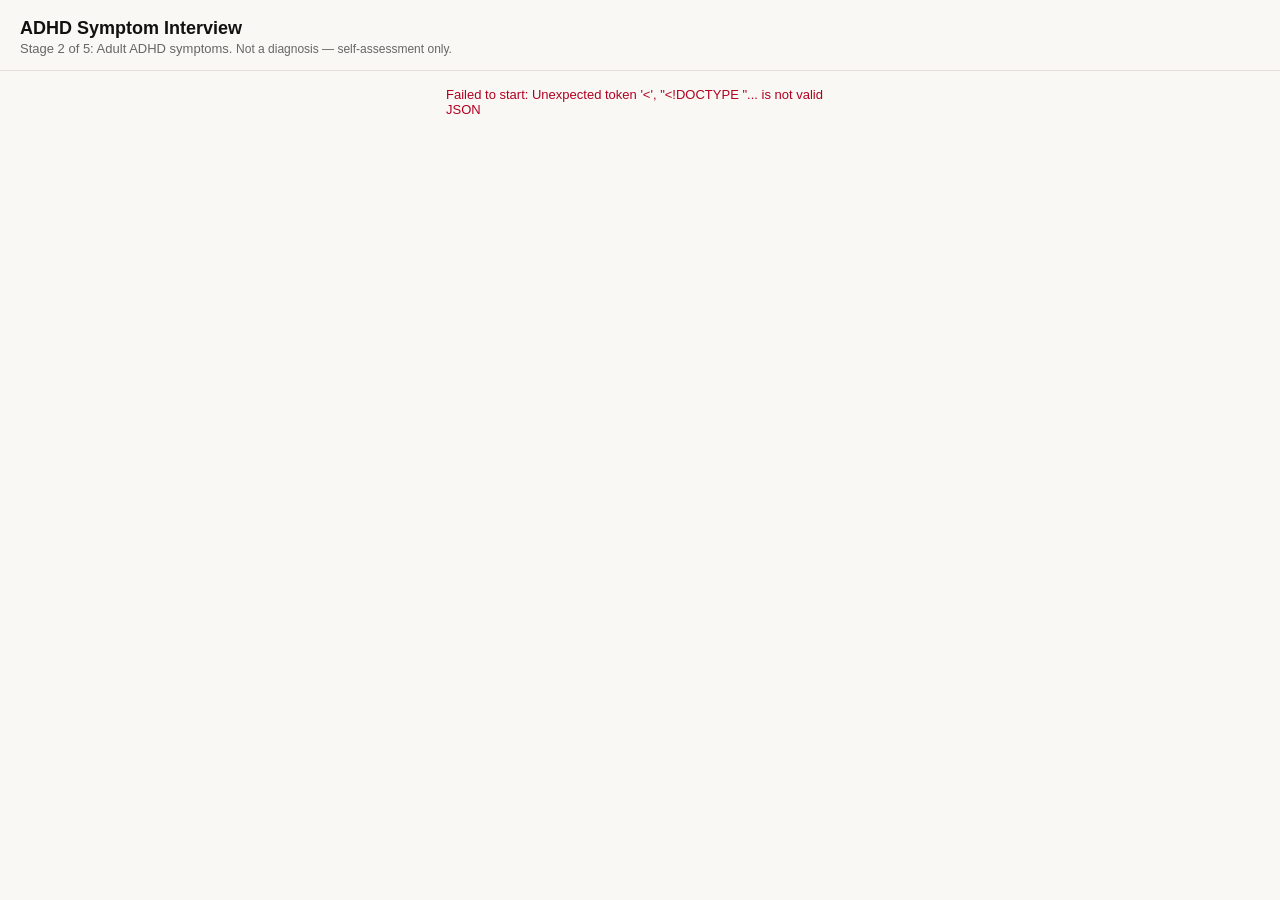
==== stage2.html @ 28bfaaa0 "M6 complete: differential/age/contradiction protocol fixes, unified stage flow, transition responses" ====
<!DOCTYPE html>
<html lang="en">
<head>
<meta charset="UTF-8">
<meta name="viewport" content="width=device-width, initial-scale=1.0">
<title>ADHD Assessment — Symptom Interview</title>
<style>
  :root { --bg:#faf8f5; --ink:#111; --muted:#666; --line:#e3e0db; --accent:#000; }
  * { box-sizing: border-box; }
  body { margin:0; font-family:-apple-system, BlinkMacSystemFont, "Segoe UI", Roboto, sans-serif; background:var(--bg); color:var(--ink); }
  header { padding:18px 20px 14px; border-bottom:1px solid var(--line); position:sticky; top:0; background:var(--bg); z-index:2; }
  header h1 { margin:0; font-size:18px; font-weight:600; }
  header .sub { color:var(--muted); font-size:13px; margin-top:2px; }
  main { max-width:420px; margin:0 auto; padding:16px; }
  .qs { font-size:14px; line-height:1.45; white-space:pre-wrap; margin:0 0 8px; }
  .badge { display:inline-block; font-size:12px; background:#f0f0f0; color:#444; border:1px solid var(--line); border-radius:10px; padding:4px 10px; margin-left:6px; vertical-align:middle; }
  .msg { margin:14px 0; padding:12px 14px; border:1px solid var(--line); border-radius:14px; background:#fff; }
  .msg.ai { border-color:var(--line); }
  .msg.user { background:#f6f6f6; }
  .row { display:flex; gap:8px; align-items:flex-end; }
  textarea { flex:1; min-height:44px; max-height:120px; width:100%; padding:10px 12px; border:1px solid var(--line); border-radius:12px; background:#fff; font:inherit; resize:vertical; }
  button { background:var(--accent); color:#fff; border:none; border-radius:12px; padding:12px 16px; font-weight:600; cursor:pointer; }
  button:disabled { opacity:.45; cursor:not-allowed; }
  .progress { height:4px; background:#e9e6e1; border-radius:4px; margin:10px 0; overflow:hidden; }
  .bar { height:100%; background:var(--accent); width:var(--w,0%); }
  .report { padding:0; }
  .report .section { margin:18px 0; }
  .report h2 { font-size:16px; margin:0 0 6px; }
  .pill { font-size:12px; display:inline-block; padding:2px 8px; border-radius:8px; background:#f0f0f0; margin-right:4px; }
  table { width:100%; border-collapse:collapse; font-size:13px; }
  th,td { text-align:left; padding:4px 6px; border-bottom:1px solid var(--line); vertical-top; }
  .err { color:#b00020; font-size:13px; }
  .quiet { color:var(--muted); font-size:12px; }
  @media (max-width:460px) { main { padding:12px; } }
</style>
</head>
<body>
<header>
  <h1>ADHD Symptom Interview</h1>
  <div class="sub">Stage 2 of 5: Adult ADHD symptoms. <span class="quiet">Not a diagnosis — self-assessment only.</span></div>
</header>
<main id="root"><div class="quiet">Loading…</div></main>

<script>
const API = '';
let STATE = { id: null, messages: [] };

function esc(s){ return String(s||'').replace(/[&<>"']/g, c=>({'&':'&amp;','<':'&lt;','>':'&gt;','"':'&quot;',"'":'&#39;'}[c])); }
function byId(id){ return document.getElementById(id); }

function renderMessages(){
  const root = byId('root');
  let out = '';
  const pct = STATE.total ? Math.round((STATE.done||0)/STATE.total*100) : 0;
  out += `<div class="progress"><div class="bar" style="--w:${pct}%"></div></div>`;
  for (const m of STATE.messages){
    const cls = m.role==='user' ? 'user' : 'ai';
    const badge = m.cid ? `<span class="badge">${m.cid}</span>` : '';
    out += `<div class="msg ${cls}"><div class="qs">${badge} ${esc(m.text)}</div></div>`;
  }
  root.innerHTML = out;
  root.scrollTop = root.scrollHeight;
}

function renderReport(report){
  const root = byId('root');
  let out = '<div class="report">';
  const tier = (report.tier||'').toUpperCase();
  out += `<div class="section"><h2>Assessment Summary</h2><div style="font-size:15px;line-height:1.5">${esc(report.recommendation||'')}<br><br><b>Tier: ${esc(tier)}</b></div></div>`;
  if (report.summary) out += `<div class="section"><h2>Summary</h2><div class="quiet">${esc(report.summary)}</div></div>`;
  if (report.differential_note) out += `<div class="section"><h2>Differential Note</h2><div class="quiet">${esc(report.differential_note)}</div></div>`;
  if (report.contradiction_note) out += `<div class="section"><h2>Contradiction Note</h2><div class="quiet">${esc(report.contradiction_note)}</div></div>`;
  out += `<div class="section"><h2>Adult Symptom Pattern</h2><div class="quiet">Pattern: ${esc(report.adult_symptoms?.pattern||'n/a')} · Inattentive supported: ${report.adult_symptoms?.inattentive_supported||0} · Hyperactive supported: ${report.adult_symptoms?.hyperactive_supported||0} (threshold ≥${report.adult_symptoms?.threshold||5})</div></div>`;
  out += `<div class="section"><h2>DSM-5 Criterion Evidence</h2>`;
  const d = report.dsm5_criteria||{};
  out += `<table><tr><th>Criterion</th><th>Evidence</th></tr>`;
  for (const k of ['A_symptom_count','B_duration','C_onset','D_settings','E_impairment','F_not_better_explained']){
    out += `<tr><td>${esc(k)}</td><td>${esc(d[k]||'not_supported')}</td></tr>`;
  }
  out += `</table></div>`;
  out += `<div class="section"><h2>Per-Symptom Evidence</h2>
    <table><tr><th>Criterion</th><th>Status</th><th>Confidence</th><th>Evidence</th></tr>`;
  for (const c of report.per_criterion||[]){
    const ev = c.example ? esc(c.example) : (Array.isArray(c.evidence)&&c.evidence.length?esc(c.evidence.join(' — ')):'<span class="quiet">no concrete example</span>');
    out += `<tr><td><div style="max-width:160px">${esc(c.criterion)}</div></td><td>${esc(c.status)}</td><td>${esc(c.confidence)}</td><td><div style="max-width:200px">${ev}</div></td></tr>`;
  }
  out += `</table></div>`;
  if (report.contradictions?.list?.length){
    out += `<div class="section"><h2>Contradictory Evidence</h2><ul>${report.contradictions.list.map(x=>`<li>${esc(x)}</li>`).join('')}</ul></div>`;
  }
  if (report.differentials?.list?.length){
    out += `<div class="section"><h2>Differential Considerations</h2><ul>${report.differentials.list.map(x=>`<li>${esc(x)}</li>`).join('')}</ul></div>`;
  }
  if (report.stage2_only){
    out += `<div class="section"><h2>Not Yet Complete</h2><div class="quiet">${esc(report.stage2_only)}</div></div>`;
  }
  out += `<div class="section"><div class="quiet" style="font-size:12px">${esc(report.disclaimer||'')}</div></div>`;
  out += `</div>`;
  root.innerHTML = out;
}

async function api(path, opts={}){
  const r = await fetch(path, { headers:{'Content-Type':'application/json'}, ...opts });
  return r.json();
}

async function start(){
  let id = localStorage.getItem('adhd_stage2_session');
  let init;
  if (id){
    try { init = await api(`/api/state/${id}`); } catch(e){ id=null; }
  }
  if (!id){
    const res = await api('/api/session', { method:'POST' });
    id = res.id; localStorage.setItem('adhd_stage2_session', id);
    STATE.total = res.first ? 18 : 18;
    return handleStart(res);
  }
  // resume: re-fetch? keep simple — create fresh if no question. Here just create fresh.
  const res = await api('/api/session', { method:'POST' });
  id = res.id; localStorage.setItem('adhd_stage2_session', id);
  return handleStart(res);
}

function handleStart(res){
  STATE.id = res.id; STATE.total = 18; STATE.done = 0;
  STATE.messages = [{ role:'ai', text:res.question, cid:res.criterionId }];
  renderMessages();
  byId('root').insertAdjacentHTML('beforeend', renderInput());
}

function renderInput(){
  return `<div id="inputbar" class="row"><textarea id="ta" placeholder="Your answer..." autocomplete="off"></textarea><button id="send" disabled>Send</button></div>`;
}

function attachInput(){
  const ta = byId('ta'); const btn = byId('send');
  ta.addEventListener('input', ()=>{ btn.disabled = !ta.value.trim(); });
  ta.addEventListener('keydown', e=>{ if(e.key==='Enter'&&!e.shiftKey){ e.preventDefault(); if(!btn.disabled) submit(); } });
  btn.addEventListener('click', submit);
}

async function submit(){
  const ta = byId('ta'); const btn = byId('send');
  const answer = ta.value.trim(); if(!answer) return;
  ta.value=''; btn.disabled=true;
  STATE.messages.push({role:'user', text:answer});
  renderMessages();
  // keep input bar
  document.getElementById('inputbar')?.remove();
  byId('root').insertAdjacentHTML('beforeend', renderInput()); attachInput();

  try {
    const res = await api(`/api/answer/${STATE.id}`, { method:'POST', body:JSON.stringify({answer}) });
    if (res.error){ byId('root').insertAdjacentHTML('beforeend',`<div class="err">Error: ${esc(res.error)}</div>`); return; }
    if (res.completed && res.report){ STATE.messages.push({role:'ai', text:'Assessment complete.'}); renderMessages(); renderReport(res.report); return; }
    if (res.transitioned){
      const stageLabel = res.stage === 'CHILDHOOD' ? 'Childhood Onset' : res.stage === 'IMPAIRMENT' ? 'Functional Impairment' : res.stage === 'DIFFERENTIAL' ? 'Differential Considerations' : res.stage;
      STATE.messages.push({role:'ai', text:`(Stage complete — entering: ${stageLabel})`});
    }
    if (res.criterion_done){
      STATE.done = (STATE.done||0)+1;
      const shown = (res.evidence?.core_answer) ? ` — ${res.evidence.core_answer}` : '';
      STATE.messages.push({role:'ai', text:`(${res.criterionId} recorded as ${res.status||'uncertain'})${shown}`, cid:res.criterionId});
    } else if (res.followup){
      // question already reflects the follow-up; messages already show ta removed/re-added
    }
    STATE.messages.push({role:'ai', text:res.question||'', cid:res.criterionId});
    renderMessages();
  } catch(e){
    byId('root').insertAdjacentHTML('beforeend',`<div class="err">Network error: ${esc(String(e.message))}</div>`);
  }
}

start().then(()=>{ document.getElementById('inputbar')?.remove(); byId('root').insertAdjacentHTML('beforeend', renderInput()); attachInput(); }).catch(e=>{ byId('root').innerHTML=`<div class="err">Failed to start: ${esc(String(e.message))}</div>`; });
</script>
</body>
</html>
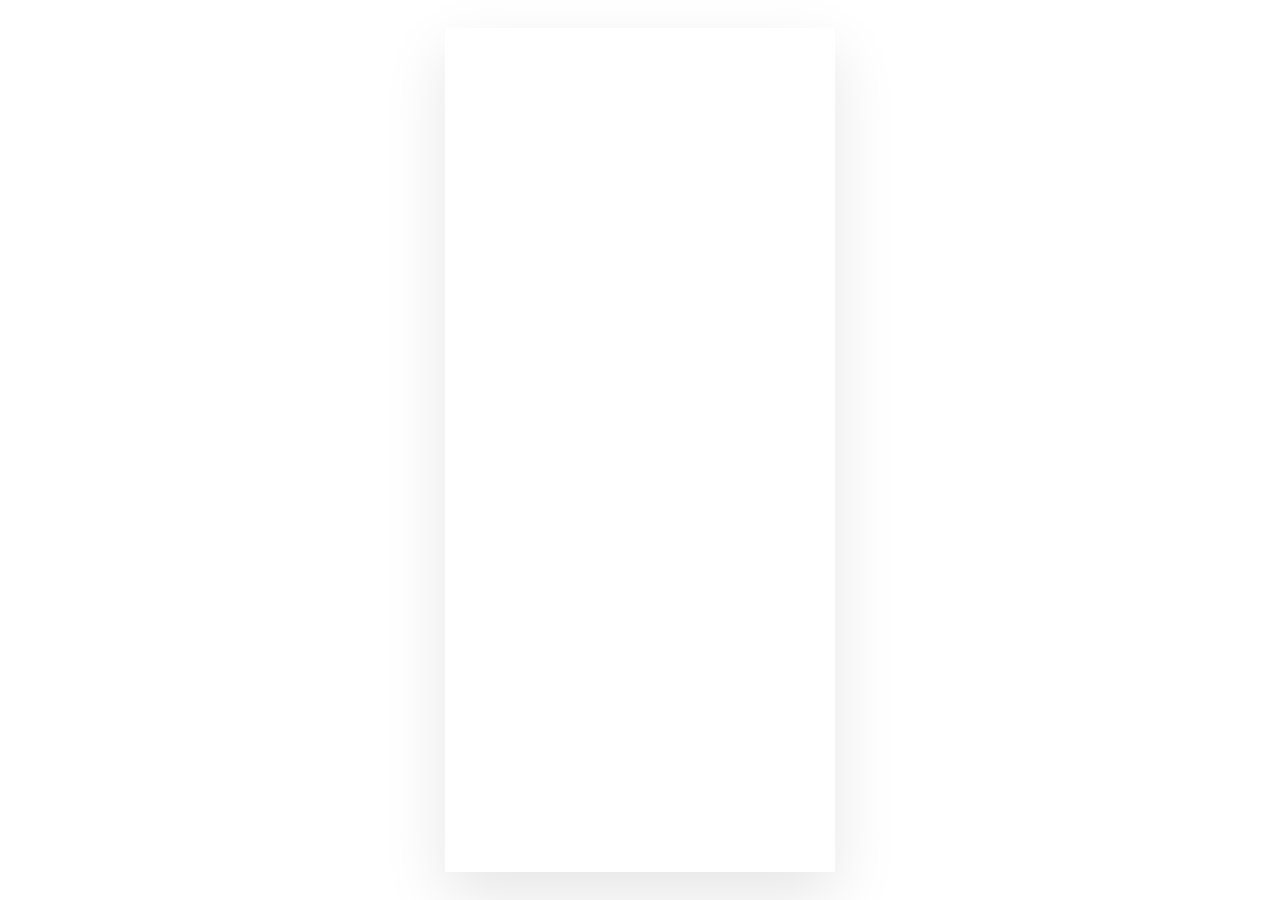
==== commit e7870cae: "stage2 onboarding accessibility and entry-path fixes - index.html: ASRS v1.1 onboarding (welcome/how" ====
--- a/stage2.html
+++ b/stage2.html
@@ -2,177 +2,588 @@
 <html lang="en">
 <head>
 <meta charset="UTF-8">
-<meta name="viewport" content="width=device-width, initial-scale=1.0">
+<meta name="viewport" content="width=device-width, initial-scale=1.0, maximum-scale=1.0, user-scalable=no">
 <title>ADHD Assessment — Symptom Interview</title>
+<link rel="icon" href="/favicon.ico" type="image/svg+xml">
+<link rel="stylesheet" href="/design-tokens.css">
+<link href="https://fonts.googleapis.com/css2?family=Hanken+Grotesk:wght@400;500;600;700;800&family=JetBrains+Mono:wght@400;500;700&family=Vazirmatn:wght@400;500;600;700;800&display=swap" rel="stylesheet">
 <style>
-  :root { --bg:#faf8f5; --ink:#111; --muted:#666; --line:#e3e0db; --accent:#000; }
-  * { box-sizing: border-box; }
-  body { margin:0; font-family:-apple-system, BlinkMacSystemFont, "Segoe UI", Roboto, sans-serif; background:var(--bg); color:var(--ink); }
-  header { padding:18px 20px 14px; border-bottom:1px solid var(--line); position:sticky; top:0; background:var(--bg); z-index:2; }
-  header h1 { margin:0; font-size:18px; font-weight:600; }
-  header .sub { color:var(--muted); font-size:13px; margin-top:2px; }
-  main { max-width:420px; margin:0 auto; padding:16px; }
-  .qs { font-size:14px; line-height:1.45; white-space:pre-wrap; margin:0 0 8px; }
-  .badge { display:inline-block; font-size:12px; background:#f0f0f0; color:#444; border:1px solid var(--line); border-radius:10px; padding:4px 10px; margin-left:6px; vertical-align:middle; }
-  .msg { margin:14px 0; padding:12px 14px; border:1px solid var(--line); border-radius:14px; background:#fff; }
-  .msg.ai { border-color:var(--line); }
-  .msg.user { background:#f6f6f6; }
-  .row { display:flex; gap:8px; align-items:flex-end; }
-  textarea { flex:1; min-height:44px; max-height:120px; width:100%; padding:10px 12px; border:1px solid var(--line); border-radius:12px; background:#fff; font:inherit; resize:vertical; }
-  button { background:var(--accent); color:#fff; border:none; border-radius:12px; padding:12px 16px; font-weight:600; cursor:pointer; }
-  button:disabled { opacity:.45; cursor:not-allowed; }
-  .progress { height:4px; background:#e9e6e1; border-radius:4px; margin:10px 0; overflow:hidden; }
-  .bar { height:100%; background:var(--accent); width:var(--w,0%); }
-  .report { padding:0; }
-  .report .section { margin:18px 0; }
-  .report h2 { font-size:16px; margin:0 0 6px; }
-  .pill { font-size:12px; display:inline-block; padding:2px 8px; border-radius:8px; background:#f0f0f0; margin-right:4px; }
-  table { width:100%; border-collapse:collapse; font-size:13px; }
-  th,td { text-align:left; padding:4px 6px; border-bottom:1px solid var(--line); vertical-top; }
-  .err { color:#b00020; font-size:13px; }
-  .quiet { color:var(--muted); font-size:12px; }
-  @media (max-width:460px) { main { padding:12px; } }
+/* Stage 2 — Focus-First Design System (design-tokens.css). Single-file app shell. */
+*, *::before, *::after { box-sizing: border-box; margin: 0; padding: 0; }
+html, body { height: 100%; }
+html { scroll-behavior: auto; }
+html[lang="en"], html[lang="en"] body { font-family: var(--ff-font-body); }
+html[lang="fa"], html[lang="fa"] body { font-family: var(--ff-font-persian); }
+html[dir="rtl"] { text-align: right; }
+body {
+  background: var(--ff-surface);
+  color: var(--ff-on-surface);
+  display: flex; align-items: center; justify-content: center;
+  -webkit-font-smoothing: antialiased;
+}
+.device {
+  width: 390px; height: 844px;
+  background: var(--ff-surface-container-lowest);
+  display: flex; flex-direction: column; overflow: hidden;
+  box-shadow: 0 24px 60px rgba(0,0,0,0.10);
+}
+
+/* === Header: brand + integrated language pill (no floating element) === */
+.hd-brand { padding: 44px 24px 12px; display: flex; align-items: center; justify-content: space-between; flex-shrink: 0; }
+.hd-brand h1 { font-size: 22px; font-weight: 700; letter-spacing: -0.02em; color: var(--ff-on-surface); margin: 0; }
+html[dir="rtl"] .hd-brand { flex-direction: row-reverse; }
+.lang-pill { display: inline-flex; align-items: center; gap: 4px; background: var(--ff-surface-container-lowest); border: 1px solid var(--ff-outline-variant); border-radius: var(--ff-radius-full); padding: 4px; }
+.lang-opt { border: none; background: none; cursor: pointer; font-size: 13px; font-weight: 500; color: var(--ff-on-surface); padding: 6px 12px; border-radius: var(--ff-radius-full); transition: opacity .15s ease; font-family: inherit; }
+.lang-opt.selected { background: var(--ff-secondary); color: var(--ff-on-secondary); opacity: 1; }
+.lang-opt:not(.selected) { opacity: 0.4; }
+.lang-pill .lang-label.fa { font-family: var(--ff-font-persian); }
+.lang-divider { width: 1px; height: 18px; background: var(--ff-outline-variant); }
+
+/* === Stage sub-header + stage-aware progress === */
+.hd-sub { padding: 8px 24px 4px; flex-shrink: 0; }
+.stage-row { display: flex; align-items: baseline; justify-content: space-between; }
+html[dir="rtl"] .stage-row { flex-direction: row-reverse; }
+.stage-num { font-size: 13px; font-weight: 600; color: var(--ff-on-surface-variant); font-family: var(--ff-font-label); letter-spacing: .05em; }
+.hd-sub h2 { font-size: 18px; font-weight: 600; color: var(--ff-on-surface); margin: 2px 0; line-height: 1.3; }
+.hd-sub .sub-text { font-size: 12px; color: var(--ff-on-surface-variant); }
+.progress-wrap { padding: 0 24px 8px; flex-shrink: 0; }
+.progress-bar { height: 4px; background: var(--ff-surface-container); border-radius: var(--ff-radius-full); overflow: hidden; }
+.progress-fill { height: 100%; background: var(--ff-secondary); border-radius: var(--ff-radius-full); width: 0%; transition: width .3s ease; }
+.progress-meta { display: flex; justify-content: space-between; font-size: 11px; color: var(--ff-on-surface-variant); margin-top: 6px; font-family: var(--ff-font-label); letter-spacing: .05em; }
+html[dir="rtl"] .progress-meta { flex-direction: row-reverse; }
+.stage-banner { margin: 6px 24px 10px; padding: 11px 14px; border-radius: var(--ff-radius-sm); background: var(--ff-surface-container-low); border: 1px solid var(--ff-outline-variant); font-size: 13px; color: var(--ff-on-surface-variant); font-style: italic; text-align: center; }
+
+/* === Messages (scrollable) + input (persistent, sticky footer) === */
+#messages { flex: 1 1 0; min-height: 0; overflow-y: auto; -webkit-overflow-scrolling: touch; padding: 8px 24px 4px; }
+.msg { margin: 8px 0; padding: 12px 16px; border-radius: var(--ff-radius-lg); font-size: 16px; line-height: 1.5; white-space: pre-wrap; word-break: break-word; max-width: 100%; }
+.msg.ai { background: var(--ff-surface-container-low); border: 1px solid var(--ff-outline-variant); border-bottom-left-radius: 4px; align-self: flex-start; }
+html[dir="rtl"] .msg.ai { border-bottom-left-radius: var(--ff-radius-lg); border-bottom-right-radius: 4px; }
+.msg.user { background: var(--ff-surface-container-lowest); border: 1px solid var(--ff-outline-variant); border-bottom-right-radius: 4px; align-self: flex-end; }
+html[dir="rtl"] .msg.user { border-bottom-right-radius: var(--ff-radius-lg); border-bottom-left-radius: 4px; }
+.msg.transition { font-style: italic; color: var(--ff-on-surface-variant); }
+.msg.criterion-done { font-size: 13px; color: var(--ff-on-surface-variant); }
+.msg.error { color: var(--ff-error); }
+.badge { display: inline-block; font-size: 11px; font-family: var(--ff-font-label); font-weight: 700; letter-spacing: .05em; background: var(--ff-secondary-container); color: var(--ff-on-secondary-container); border: 1px solid var(--ff-outline-variant); border-radius: var(--ff-radius-full); padding: 2px 8px; margin-inline-end: 6px; vertical-align: middle; }
+html[dir="rtl"] .badge { margin-inline-end: 0; margin-inline-start: 6px; }
+.msg .qs { display: block; }
+.err { color: var(--ff-on-error-container); font-size: 13px; margin: 12px 0; padding: 10px 12px; background: var(--ff-error-container); border-radius: var(--ff-radius-sm); }
+#input-slot { flex-shrink: 0; }
+.input-area { padding: 12px 24px 20px; border-top: 1px solid var(--ff-outline-variant); background: var(--ff-surface-container-lowest); display: flex; gap: 12px; align-items: flex-end; }
+.input-area textarea { flex: 1; min-height: 44px; max-height: 120px; padding: 12px 16px; border: 1px solid var(--ff-outline-variant); border-radius: var(--ff-radius-sm); background: var(--ff-surface-container-lowest); font-family: inherit; font-size: 16px; color: var(--ff-on-surface); resize: none; outline: none; transition: border-color .15s ease; }
+.input-area textarea:focus { border-color: var(--ff-secondary); box-shadow: 0 0 0 2px var(--ff-secondary-container); }
+.input-area button { flex: none; padding: 12px 24px; background: var(--ff-primary); color: var(--ff-on-primary); border: none; border-radius: var(--ff-radius-sm); font-size: 16px; font-weight: 700; line-height: 24px; cursor: pointer; white-space: nowrap; transition: opacity .15s ease; }
+.input-area button:disabled { opacity: .45; cursor: not-allowed; background: var(--ff-outline); color: var(--ff-on-surface-variant); }
+.input-area button:hover:not(:disabled) { opacity: .85; }
+.input-hint { padding: 0 24px 6px; font-size: 11px; color: var(--ff-on-surface-variant); font-family: var(--ff-font-label); letter-spacing: .05em; }
+
+/* === Report (result page) === */
+.report-header { margin: 16px 24px 8px; flex-shrink: 0; }
+.report-header h1 { font-size: 20px; font-weight: 600; color: var(--ff-on-surface); }
+.report-header .sub { font-size: 13px; color: var(--ff-on-surface-variant); margin-top: 4px; }
+.tier-card { margin: 18px 24px; padding: 22px 20px; border-radius: var(--ff-radius-lg); border: 1px solid var(--ff-outline-variant); background: var(--ff-surface-container-lowest); }
+.tier-card .tier-label { font-size: 11px; font-family: var(--ff-font-label); font-weight: 700; letter-spacing: .05em; text-transform: uppercase; color: var(--ff-on-surface-variant); }
+.tier-card .tier-headline { font-size: 20px; font-weight: 700; color: var(--ff-on-surface); margin: 6px 0 10px; line-height: 1.3; }
+.tier-card .tier-body { font-size: 15px; line-height: 1.6; color: var(--ff-on-surface-variant); }
+.evidence-grid { display: grid; grid-template-columns: repeat(2, 1fr); gap: 12px; margin: 18px 24px; }
+.evidence-card { background: var(--ff-surface-container-lowest); border: 1px solid var(--ff-outline-variant); border-radius: var(--ff-radius-md); padding: 14px 16px; }
+.evidence-card .ec-label { font-size: 11px; font-family: var(--ff-font-label); font-weight: 700; letter-spacing: .05em; color: var(--ff-on-surface-variant); }
+.evidence-card .ec-value { font-size: 15px; font-weight: 600; color: var(--ff-on-surface); margin-top: 4px; }
+.dsm-table { width: 100%; border-collapse: collapse; margin: 18px 24px; font-size: 14px; }
+.dsm-table th { text-align: start; padding: 8px 10px; font-size: 11px; font-family: var(--ff-font-label); font-weight: 700; letter-spacing: .05em; color: var(--ff-on-surface-variant); border-bottom: 2px solid var(--ff-outline-variant); }
+.dsm-table td { text-align: start; padding: 8px 10px; border-bottom: 1px solid var(--ff-outline-variant); color: var(--ff-on-surface-variant); }
+.status-pill { display: inline-block; font-size: 11px; font-family: var(--ff-font-label); font-weight: 700; letter-spacing: .05em; padding: 2px 8px; border-radius: var(--ff-radius-full); border: 1px solid var(--ff-outline-variant); }
+.sp-supported { background: var(--ff-secondary-container); color: var(--ff-on-secondary-container); }
+.sp-partially_supported { background: #fff3e0; color: #7a3f00; border-color: #ffd9b3; }
+.sp-unsupported { background: var(--ff-surface-container-low); color: var(--ff-on-surface-variant); }
+.sp-uncertain { background: var(--ff-error-container); color: var(--ff-on-error-container); }
+.tag-block { margin: 18px 24px; }
+.tag { display: inline-flex; align-items: center; font-size: 13px; font-weight: 500; padding: 5px 12px; border-radius: var(--ff-radius-full); background: var(--ff-surface-container-low); color: var(--ff-on-surface); border: 1px solid var(--ff-outline-variant); margin: 4px 6px 4px 0; }
+html[dir="rtl"] .tag { margin: 4px 0 4px 6px; }
+.tag-head { font-weight: 700; cursor: default; opacity: .6; }
+.tag-contra { background: var(--ff-error-container); color: var(--ff-on-error-container); }
+.criterion-list { margin: 0 24px; }
+.criterion-group-title { font-size: 12px; font-family: var(--ff-font-label); font-weight: 700; letter-spacing: .05em; color: var(--ff-on-surface-variant); margin: 18px 0 6px; }
+.criterion-item { margin-bottom: 4px; }
+.ci-head { display: flex; justify-content: space-between; align-items: center; cursor: pointer; padding: 10px 0; border-bottom: 1px solid var(--ff-outline-variant); }
+html[dir="rtl"] .ci-head { flex-direction: row-reverse; }
+.ci-head .ci-id { font-size: 13px; font-family: var(--ff-font-label); font-weight: 700; letter-spacing: .05em; color: var(--ff-on-surface-variant); }
+.ci-head .ci-meta { display: inline-flex; align-items: center; gap: 8px; }
+.ci-head .ci-conf { font-size: 11px; color: var(--ff-on-surface-variant); }
+.ci-head .ci-toggle { font-size: 12px; color: var(--ff-on-surface-variant); opacity: .6; }
+.ci-body { overflow: hidden; max-height: 0; transition: max-height .2s ease; }
+.ci-body.open { max-height: 2000px; }
+.ci-details { padding: 8px 0 8px; }
+.ci-row-label { display: inline-block; font-size: 11px; font-family: var(--ff-font-label); font-weight: 700; letter-spacing: .05em; color: var(--ff-on-surface-variant); margin-inline-end: 6px; }
+.ci-details ul { margin: 4px 0; padding-inline-start: 18px; }
+html[dir="rtl"] .ci-details ul { padding-inline-start: 0; padding-inline-end: 18px; }
+.ci-details ul li { margin: 2px 0; }
+.report-footer { margin: 18px 24px; text-align: center; }
+.report-footer .quiet { font-size: 11px; font-family: var(--ff-font-label); letter-spacing: .05em; color: var(--ff-on-surface-variant); }
+.back-btn { display: inline-block; margin: 8px 0; padding: 10px 22px; background: var(--ff-secondary); color: var(--ff-on-secondary); border: none; border-radius: var(--ff-radius-sm); font-size: 14px; font-weight: 600; cursor: pointer; font-family: var(--ff-font-body); transition: opacity .15s ease; }
+.back-btn:hover { opacity: .85; }
+
+/* === Mobile === */
+@media (max-width: 400px) {
+  .device { width: 100%; height: 100vh; box-shadow: none; }
+  #messages { padding: 8px var(--ff-mobile-margin); }
+  .hd-brand { padding: 36px var(--ff-mobile-margin) 12px; }
+  .hd-sub { padding: 0 var(--ff-mobile-margin) 8px; }
+  .progress-wrap { padding: 0 var(--ff-mobile-margin) 8px; }
+  .stage-banner { margin: 6px var(--ff-mobile-margin) 10px; }
+  .evidence-grid, .dsm-table, .tag-block, .criterion-list, .tier-card, .report-header, .report-footer { margin: 18px var(--ff-mobile-margin); }
+  .ci-details ul { padding-inline-start: 16px; }
+  html[dir="rtl"] .ci-details ul { padding-inline-start: 0; padding-inline-end: 16px; }
+  .input-area { padding: 12px var(--ff-mobile-margin) 20px; }
+}
 </style>
 </head>
 <body>
-<header>
-  <h1>ADHD Symptom Interview</h1>
-  <div class="sub">Stage 2 of 5: Adult ADHD symptoms. <span class="quiet">Not a diagnosis — self-assessment only.</span></div>
-</header>
-<main id="root"><div class="quiet">Loading…</div></main>
-
+<div class="device" id="app">
+  <div id="header-slot"></div>
+  <div id="progress-slot"></div>
+  <div id="messages"></div>
+  <div id="input-slot"></div>
+</div>
+<script src="/stage2-language.js"></script>
 <script>
-const API = '';
-let STATE = { id: null, messages: [] };
-
-function esc(s){ return String(s||'').replace(/[&<>"']/g, c=>({'&':'&amp;','<':'&lt;','>':'&gt;','"':'&quot;',"'":'&#39;'}[c])); }
-function byId(id){ return document.getElementById(id); }
-
-function renderMessages(){
-  const root = byId('root');
-  let out = '';
-  const pct = STATE.total ? Math.round((STATE.done||0)/STATE.total*100) : 0;
-  out += `<div class="progress"><div class="bar" style="--w:${pct}%"></div></div>`;
-  for (const m of STATE.messages){
-    const cls = m.role==='user' ? 'user' : 'ai';
-    const badge = m.cid ? `<span class="badge">${m.cid}</span>` : '';
-    out += `<div class="msg ${cls}"><div class="qs">${badge} ${esc(m.text)}</div></div>`;
-  }
-  root.innerHTML = out;
-  root.scrollTop = root.scrollHeight;
-}
-
-function renderReport(report){
-  const root = byId('root');
-  let out = '<div class="report">';
-  const tier = (report.tier||'').toUpperCase();
-  out += `<div class="section"><h2>Assessment Summary</h2><div style="font-size:15px;line-height:1.5">${esc(report.recommendation||'')}<br><br><b>Tier: ${esc(tier)}</b></div></div>`;
-  if (report.summary) out += `<div class="section"><h2>Summary</h2><div class="quiet">${esc(report.summary)}</div></div>`;
-  if (report.differential_note) out += `<div class="section"><h2>Differential Note</h2><div class="quiet">${esc(report.differential_note)}</div></div>`;
-  if (report.contradiction_note) out += `<div class="section"><h2>Contradiction Note</h2><div class="quiet">${esc(report.contradiction_note)}</div></div>`;
-  out += `<div class="section"><h2>Adult Symptom Pattern</h2><div class="quiet">Pattern: ${esc(report.adult_symptoms?.pattern||'n/a')} · Inattentive supported: ${report.adult_symptoms?.inattentive_supported||0} · Hyperactive supported: ${report.adult_symptoms?.hyperactive_supported||0} (threshold ≥${report.adult_symptoms?.threshold||5})</div></div>`;
-  out += `<div class="section"><h2>DSM-5 Criterion Evidence</h2>`;
-  const d = report.dsm5_criteria||{};
-  out += `<table><tr><th>Criterion</th><th>Evidence</th></tr>`;
-  for (const k of ['A_symptom_count','B_duration','C_onset','D_settings','E_impairment','F_not_better_explained']){
-    out += `<tr><td>${esc(k)}</td><td>${esc(d[k]||'not_supported')}</td></tr>`;
-  }
-  out += `</table></div>`;
-  out += `<div class="section"><h2>Per-Symptom Evidence</h2>
-    <table><tr><th>Criterion</th><th>Status</th><th>Confidence</th><th>Evidence</th></tr>`;
-  for (const c of report.per_criterion||[]){
-    const ev = c.example ? esc(c.example) : (Array.isArray(c.evidence)&&c.evidence.length?esc(c.evidence.join(' — ')):'<span class="quiet">no concrete example</span>');
-    out += `<tr><td><div style="max-width:160px">${esc(c.criterion)}</div></td><td>${esc(c.status)}</td><td>${esc(c.confidence)}</td><td><div style="max-width:200px">${ev}</div></td></tr>`;
-  }
-  out += `</table></div>`;
-  if (report.contradictions?.list?.length){
-    out += `<div class="section"><h2>Contradictory Evidence</h2><ul>${report.contradictions.list.map(x=>`<li>${esc(x)}</li>`).join('')}</ul></div>`;
-  }
-  if (report.differentials?.list?.length){
-    out += `<div class="section"><h2>Differential Considerations</h2><ul>${report.differentials.list.map(x=>`<li>${esc(x)}</li>`).join('')}</ul></div>`;
-  }
-  if (report.stage2_only){
-    out += `<div class="section"><h2>Not Yet Complete</h2><div class="quiet">${esc(report.stage2_only)}</div></div>`;
-  }
-  out += `<div class="section"><div class="quiet" style="font-size:12px">${esc(report.disclaimer||'')}</div></div>`;
-  out += `</div>`;
-  root.innerHTML = out;
-}
-
-async function api(path, opts={}){
-  const r = await fetch(path, { headers:{'Content-Type':'application/json'}, ...opts });
-  return r.json();
-}
-
-async function start(){
-  let id = localStorage.getItem('adhd_stage2_session');
-  let init;
-  if (id){
-    try { init = await api(`/api/state/${id}`); } catch(e){ id=null; }
-  }
-  if (!id){
-    const res = await api('/api/session', { method:'POST' });
-    id = res.id; localStorage.setItem('adhd_stage2_session', id);
-    STATE.total = res.first ? 18 : 18;
-    return handleStart(res);
-  }
-  // resume: re-fetch? keep simple — create fresh if no question. Here just create fresh.
-  const res = await api('/api/session', { method:'POST' });
-  id = res.id; localStorage.setItem('adhd_stage2_session', id);
-  return handleStart(res);
-}
-
-function handleStart(res){
-  STATE.id = res.id; STATE.total = 18; STATE.done = 0;
-  STATE.messages = [{ role:'ai', text:res.question, cid:res.criterionId }];
+/* ================= state ================= */
+const STATE = {
+  id: null, lang: 'en', messages: [], banner: null, report: null,
+  progress: { stage: 'ADULT_SYMPTOMS', label: 'ADULT_SYMPTOMS', completed: 0, total: 18, pct: 0, current: null, lang: 'en' },
+  openCriteria: new Set(),
+};
+const STORAGE_SESSION = 'adhd_stage2_session';
+const STORAGE_TRANSCRIPT = 'adhd_stage2_transcript';
+const STORAGE_LANG = 'adhd_stage2_lang';
+
+function api(path, opts) {
+  const o = Object.assign({ headers: { 'Content-Type': 'application/json' }, credentials: 'same-origin' }, opts || {});
+  if (o.body !== undefined && typeof o.body === 'object') o.body = JSON.stringify(o.body);
+  return fetch(path, o).then(function (r) {
+    if (!r.ok) throw new Error('HTTP ' + r.status);
+    return r.json();
+  });
+}
+
+function persistTranscript() {
+  if (!STATE.id) return;
+  try { localStorage.setItem(STORAGE_TRANSCRIPT, JSON.stringify({ id: STATE.id, lang: STATE.lang, messages: STATE.messages, progress: STATE.progress })); } catch (e) {}
+}
+function clearResume() { localStorage.removeItem(STORAGE_SESSION); localStorage.removeItem(STORAGE_TRANSCRIPT); }
+
+function applyLang() {
+  window.STAGE2_STATE.lang = STATE.lang;
+  document.documentElement.lang = STATE.lang;
+  document.documentElement.dir = typeof t2 === 'function' ? t2().dir : (STATE.lang === 'fa' ? 'rtl' : 'ltr');
+  document.title = (typeof t2 === 'function' && t2().title) || 'ADHD Assessment — Symptom Interview';
+}
+
+function g() { return (typeof t2 === 'function') ? t2() : {}; }
+function shortCid(cid) {
+  if (!cid) return '';
+  const m = cid.match(/(INATT|HYPERR)_?(\d+)/);
+  return m ? (cid.indexOf('INATT') > -1 ? 'I' : 'H') + m[2] : cid;
+}
+function stageLabelOf(stage) { const gg = g(); return (gg.stageLabels && gg.stageLabels[stage]) || (gg.brand && stage) || stage; }
+function stageProgressLabel(label) {
+  if (label === 'REPORT') return stageProgressLabel('DIFFERENTIAL');
+  const gg = g(); return (gg.stageProgress && gg.stageProgress[label]) || stageLabelOf(label);
+}
+function statusPill(status) {
+  const gg = g(); const rr = gg.result || {};
+  const map = { supported: 'sp-supported', partially_supported: 'sp-partially_supported', unsupported: 'sp-unsupported', not_supported: 'sp-unsupported', uncertain: 'sp-uncertain' };
+  const cls = map[status] || 'sp-unsupported';
+  const key = (status === 'not_supported' || !status) ? 'unsupported' : status;
+  const lbl = (rr.statusLabels && rr.statusLabels[key]) || status || '—';
+  return '<span class="status-pill ' + cls + '">' + esc(lbl) + '</span>';
+}
+function onsetLabel(rating) {
+  const gg = g(); const rr = gg.result || {};
+  return rating ? ((rr.onsetLabels && rr.onsetLabels[rating]) || rating) : '—';
+}
+function durationLabel(rating) {
+  const gg = g(); const rr = gg.result || {};
+  return rating ? ((rr.durationLabels && rr.durationLabels[rating]) || rating) : '—';
+}
+function evCard(label, valueHtml) {
+  return '<div class="evidence-card"><div class="ec-label">' + esc(label) + '</div><div class="ec-value">' + valueHtml + '</div></div>';
+}
+
+/* === Header (brand + integrated language pill) === */
+function langPill() {
+  const order = STATE.lang === 'fa' ? ['fa', 'en'] : ['en', 'fa'];
+  let html = '<div class="lang-pill" role="radiogroup">';
+  for (let i = 0; i < order.length; i++) {
+    const code = order[i];
+    const label = code === 'en' ? 'English' : 'فارسی';
+    const selected = STATE.lang === code;
+    html += '<button type="button" role="radio" aria-checked="' + (selected ? 'true' : 'false') + '" class="lang-opt' + (selected ? ' selected' : '') + '" data-lang="' + code + '">' +
+      '<span class="lang-label' + (code === 'fa' ? ' fa' : '') + '">' + esc(label) + '</span></button>';
+    if (i < order.length - 1) html += '<span class="lang-divider"></span>';
+  }
+  html += '</div>';
+  return html;
+}
+function renderHeader() {
+  const box = byId('header-slot'); if (!box) return;
+  box.innerHTML = '<header class="hd-brand"><h1>' + esc(g().brand || 'ADHD Self-Screening') + '</h1>' + langPill() + '</header>';
+}
+
+/* === Stage sub-header + progress === */
+function renderProgress() {
+  const slot = byId('progress-slot'); if (!slot) return;
+  const p = STATE.progress || {};
+  const gg = g();
+  let stageNum, title;
+  if (STATE.report) {
+    stageNum = stageProgressLabel('DIFFERENTIAL');
+    title = gg.result && gg.result.summary ? gg.result.summary : stageLabelOf(p.label);
+  } else {
+    stageNum = stageProgressLabel(p.label);
+    title = stageLabelOf(p.label);
+  }
+  const pct = p.pct || 0;
+  const meta = p.total ? (num(p.completed || 0) + ' / ' + num(p.total)) : '';
+  slot.innerHTML =
+    '<div class="hd-sub">' +
+      '<div class="stage-row"><span class="stage-num">' + esc(stageNum) + '</span></div>' +
+      '<h2>' + esc(title) + '</h2>' +
+      '<div class="sub-text">' + esc(gg.headerSubtitle || '') + '</div>' +
+    '</div>' +
+    '<div class="progress-wrap">' +
+      '<div class="progress-bar"><div class="progress-fill" style="width:' + pct + '%"></div></div>' +
+      '<div class="progress-meta"><span>' + esc(stageLabelOf(p.label)) + '</span><span>' + esc(meta) + '</span></div>' +
+    '</div>';
+  byId('header-slot') && updateProgressFill();
+}
+function updateProgressFill() {
+  const pct = (STATE.progress && STATE.progress.pct) || 0;
+  const fill = document.querySelector('.progress-fill');
+  if (fill) fill.style.width = pct + '%';
+}
+
+/* === Messages (scrollable; persistent input never touched here) === */
+function renderMessages() {
+  const box = byId('messages'); if (!box) return;
+  if (STATE.report) { box.innerHTML = ''; return; }
+  const atBottom = (box.scrollHeight - box.scrollTop - box.clientHeight) < 24;
+  let html = '';
+  if (STATE.banner) html += '<div class="stage-banner">' + esc(STATE.banner) + '</div>';
+  for (let i = 0; i < STATE.messages.length; i++) {
+    const m = STATE.messages[i];
+    let classes = m.role === 'user' ? 'msg user' : 'msg ai';
+    if (m.kind === 'transition' || m.kind === 'error' || m.kind === 'completed') classes += ' transition';
+    else if (m.kind === 'criterion_done') classes += ' criterion-done';
+    else if (m.kind === 'error') classes += ' error';
+    const badge = (m.cid && (m.kind === 'question' || m.kind === 'criterion_done' || m.kind === 'followup'))
+      ? '<span class="badge">' + esc(shortCid(m.cid)) + '</span> ' : '';
+    html += '<div class="' + classes + '"><div class="qs">' + badge + esc(m.text) + '</div></div>';
+  }
+  box.innerHTML = html || ('<div class="quiet" style="margin:12px 0">' + esc(g().loading) + '</div>');
+  persistTranscript();
+  if (atBottom) box.scrollTop = box.scrollHeight;
+  announce();
+}
+
+function announce() {
+  let ann = byId('a11y-announcer');
+  if (!ann) {
+    ann = document.createElement('div');
+    ann.id = 'a11y-announcer';
+    ann.setAttribute('aria-live', 'polite');
+    ann.setAttribute('aria-atomic', 'true');
+    ann.style.cssText = 'position:absolute;left:-10000px;width:1px;height:1px;overflow:hidden;';
+    document.body.appendChild(ann);
+  }
+  const last = STATE.messages.length ? STATE.messages[STATE.messages.length - 1] : null;
+  ann.textContent = (last && last.role === 'ai') ? last.text : '';
+}
+
+/* === Persistent input (built once; never destroyed -> keyboard/focus preserved) === */
+function renderInput() {
+  const slot = byId('input-slot'); if (!slot) return;
+  if (STATE.report) { slot.style.display = 'none'; return; }
+  slot.style.display = '';
+  if (!slot.dataset.bound) {
+    slot.dataset.bound = 'true';
+    slot.innerHTML = '<div class="input-area">' +
+      '<textarea id="ta" rows="1" autocomplete="off" aria-label="Your answer"></textarea>' +
+      '<button id="send" type="button">' + esc(g().sendBtn) + '</button>' +
+      '</div><div class="input-hint">' + esc(g().headerSubtitle) + '</div>';
+    const ta = byId('ta'); const btn = byId('send');
+    ta.addEventListener('input', function () { btn.disabled = !ta.value.trim(); });
+    ta.addEventListener('keydown', function (e) { if (e.key === 'Enter' && !e.shiftKey) { e.preventDefault(); if (!btn.disabled) submit(); } });
+    btn.addEventListener('click', submit);
+  }
+  const ta = byId('ta'); const btn = byId('send');
+  if (ta) ta.placeholder = g().placeholder;
+  if (btn) btn.textContent = g().sendBtn;
+  const hint = slot.querySelector('.input-hint');
+  if (hint) hint.textContent = g().headerSubtitle;
+  if (ta && btn) btn.disabled = !ta.value.trim();
+}
+
+/* === Report (result page) === */
+function buildReport(r) {
+  const gg = t2(); const t = gg.result || {};
+  const R = r || {};
+  const adult = R.adult_symptoms || {};
+  const dur = R.duration_persistence || {};
+  const setts = R.settings || {};
+  const imp = R.impairment || {};
+  const on = R.childhood_onset || {};
+  const dsm = R.dsm5_criteria || {};
+  const contra = R.contradictions || { list: [] };
+  const diff = R.differentials || { list: [] };
+  const order = ['A_symptom_count', 'B_duration', 'C_onset', 'D_settings', 'E_impairment', 'F_not_better_explained'];
+  let h = '';
+
+  h += '<div class="report-header"><h1>' + esc(t.summary) + '</h1>' +
+    '<div class="sub">' + esc(t.notADiagnosis) + ' · ' + esc(t.subtitle) + '</div></div>';
+
+  const tierKey = R.tier || 'Insufficient';
+  h += '<div class="tier-card">' +
+    '<div class="tier-label">' + esc(t.notADiagnosis) + '</div>' +
+    '<div class="tier-headline">' + esc(t.tierLabels ? t.tierLabels[tierKey] : tierKey) + '</div>' +
+    '<div class="tier-body">' + esc(R.recommendation || '') + '</div>' +
+    '</div>';
+
+  h += '<div class="evidence-grid">';
+  h += evCard(t.grid.pattern, t.patternLabels ? (t.patternLabels[adult.pattern] || adult.pattern) : adult.pattern);
+  h += evCard(t.grid.symptoms, num(adult.inattentive_supported || 0) + ' / ' + num(adult.hyperactive_supported || 0) + ' ' + esc(t.statusLabels ? t.statusLabels.supported : 'Supported') + ' (\u2265' + num(adult.threshold || 5) + ')');
+  h += evCard(t.grid.childhood, onsetLabel(on.rating));
+  h += evCard(t.grid.duration, durationLabel(dur.rating));
+  h += evCard(t.grid.settings, num(setts.count || 0) + ' (' + esc(setts.multiple_settings ? t.settingsReq : '<2') + ')');
+  h += evCard(t.grid.impairment, num(imp.count || 0) + ' (' + esc(t.impairmentReq) + ')');
+  h += '</div>';
+
+  h += '<table class="dsm-table"><thead><tr><th>' + esc(t.criterionCol) + '</th><th>' + esc(t.statusCol) + '</th></tr></thead><tbody>';
+  for (let i = 0; i < order.length; i++) {
+    const k = order[i]; const v = dsm[k] || 'not_supported';
+    h += '<tr><td>' + esc(t.dsmLabels ? t.dsmLabels[k] : k) + '</td><td>' + statusPill(v) + '</td></tr>';
+  }
+  h += '</tbody></table>';
+
+  h += '<div class="tag-block">';
+  if (contra.list && contra.list.length) {
+    h += '<span class="tag tag-head">' + esc(t.contradictions) + '</span>';
+    for (let i = 0; i < contra.list.length; i++) h += '<span class="tag tag-contra">' + esc(contra.list[i]) + '</span>';
+  } else {
+    h += '<span class="quiet">' + esc(t.noContradictions) + '</span>';
+  }
+  h += '</div>';
+  h += '<div class="tag-block">';
+  if (diff.list && diff.list.length) {
+    h += '<span class="tag tag-head">' + esc(t.differentials) + '</span>';
+    for (let i = 0; i < diff.list.length; i++) h += '<span class="tag">' + esc(diff.list[i]) + '</span>';
+  } else {
+    h += '<span class="quiet">' + esc(t.noDifferentials) + '</span>';
+  }
+  h += '</div>';
+
+  const per = R.per_criterion || [];
+  const inatt = []; const hyper = [];
+  for (let i = 0; i < per.length; i++) { (per[i].domain === 'hyperactive' ? hyper : inatt).push(per[i]); }
+  h += '<div class="criterion-list">';
+  h += '<div class="criterion-group-title">' + esc(t.groupInattentive) + '</div>';
+  for (let i = 0; i < inatt.length; i++) h += criterionItem(inatt[i]);
+  h += '<div class="criterion-group-title">' + esc(t.groupHyperactive) + '</div>';
+  for (let i = 0; i < hyper.length; i++) h += criterionItem(hyper[i]);
+  h += '</div>';
+
+  if (R.stage2_only) h += '<div class="quiet" style="margin:0 24px">' + esc(R.stage2_only) + '</div>';
+
+  h += '<div class="report-footer">' +
+    '<button type="button" class="back-btn" data-action="backToStart">' + esc(t.backToStart) + '</button>' +
+    '<div class="quiet">' + esc(R.disclaimer || (t.footer || '')) + '</div>' +
+    '</div>';
+  return h;
+}
+
+function criterionItem(c) {
+  const t = t2().result || {};
+  const open = STATE.openCriteria.has(c.criterion);
+  let body = '<div class="ci-details">';
+  const ex = c.example ? esc(c.example) : ('<span class="quiet">' + esc(t.noExample) + '</span>');
+  body += '<div><span class="ci-row-label">' + esc(t.exampleLabel) + ':</span> ' + ex + '</div>';
+  if (c.contexts && c.contexts.length) body += '<div><span class="ci-row-label">' + esc(t.contextsLabel) + ':</span> ' + esc(c.contexts.join(', ')) + '</div>';
+  if (c.counter_evidence && c.counter_evidence.length) body += '<div><span class="ci-row-label">' + esc(t.counterLabel) + ':</span> <ul>' + c.counter_evidence.map(function (x) { return '<li>' + esc(x) + '</li>'; }).join('') + '</ul></div>';
+  if (c.evidence && c.evidence.length) body += '<div><span class="ci-row-label">' + esc(t.evidenceCol) + ':</span> <ul>' + c.evidence.map(function (x) { return '<li>' + esc(x) + '</li>'; }).join('') + '</ul></div>';
+  if (c.uncertainty) body += '<div><span class="ci-row-label">' + esc(t.uncertaintyLabel) + ':</span> ' + esc(c.uncertainty) + '</div>';
+  body += '</div>';
+  return '<div class="criterion-item">' +
+    '<div class="ci-head" data-cid="' + esc(c.criterion) + '" tabindex="0" role="button" aria-expanded="' + (open ? 'true' : 'false') + '">' +
+      '<span class="ci-id">' + esc(c.criterion) + '</span>' +
+      '<span class="ci-meta">' + statusPill(c.status) +       '<span class="ci-conf">' + esc((t.confidenceLabels && t.confidenceLabels[c.confidence]) || c.confidence || '—') + '</span>' +
+      '<span class="ci-toggle">' + esc(open ? t.hideEvidence : t.showEvidence) + '</span></span>' +
+    '</div>' +
+    '<div class="ci-body' + (open ? ' open' : '') + '" data-cid="' + esc(c.criterion) + '">' + body + '</div>' +
+    '</div>';
+}
+
+function toggleCriterion(cid) {
+  if (!cid) return;
+  if (STATE.openCriteria.has(cid)) STATE.openCriteria.delete(cid);
+  else STATE.openCriteria.add(cid);
+  renderReport();
+}
+
+function renderReport() {
+  const box = byId('messages'); if (!box) return;
+  if (!STATE.report) return;
+  box.innerHTML = buildReport(STATE.report);
+  box.scrollTop = 0;
+  const slot = byId('input-slot'); if (slot) slot.style.display = 'none';
+  announce();
+}
+
+/* === App flow === */
+function renderAll() {
+  renderHeader();
+  renderProgress();
   renderMessages();
-  byId('root').insertAdjacentHTML('beforeend', renderInput());
-}
-
-function renderInput(){
-  return `<div id="inputbar" class="row"><textarea id="ta" placeholder="Your answer..." autocomplete="off"></textarea><button id="send" disabled>Send</button></div>`;
-}
-
-function attachInput(){
+  renderInput();
+}
+
+async function createSession() {
+  try {
+    const res = await api('/api/session', { method: 'POST', body: { lang: STATE.lang } });
+    if (res.error) throw new Error(res.error);
+    STATE.id = res.id;
+    localStorage.setItem(STORAGE_SESSION, STATE.id);
+    STATE.lang = res.lang || STATE.lang;
+    applyLang();
+    STATE.progress = res.progress || STATE.progress;
+    STATE.messages = res.question ? [{ role: 'ai', kind: 'question', text: res.question, cid: res.criterionId }] : [];
+    STATE.banner = null;
+    STATE.report = null;
+    renderAll();
+    persistTranscript();
+    byId('ta') && byId('ta').focus();
+  } catch (e) {
+    showError(g().failedToStart + ': ' + e.message);
+  }
+}
+
+async function resume() {
+  const sess = localStorage.getItem(STORAGE_SESSION);
+  const trans = localStorage.getItem(STORAGE_TRANSCRIPT);
+  if (!sess || !trans) return false;
+  try {
+    const t = JSON.parse(trans);
+    if (t.id !== sess) return false;
+    const st = await api('/api/state/' + sess).catch(function () { return null; });
+    if (!st || st.error) { clearResume(); return false; }
+    STATE.id = sess;
+    STATE.lang = st.lang || t.lang || STATE.lang;
+    applyLang();
+    STATE.messages = t.messages || [];
+    STATE.progress = st.progress || STATE.progress;
+    renderAll();
+    if (st.stage === 'REPORT') {
+      const r = await api('/api/report/' + sess).catch(function () { return null; });
+      if (r && r.report) { STATE.report = r.report; renderReport(); }
+    }
+    return true;
+  } catch (e) {
+    clearResume();
+    return false;
+  }
+}
+
+async function start() {
+  const resumed = await resume();
+  if (!resumed) await createSession();
+}
+
+function showError(msg) {
+  const box = byId('messages'); if (box) box.innerHTML = '<div class="err">' + esc(msg) + '</div>';
+  const slot = byId('input-slot'); if (slot) slot.style.display = 'none';
+  renderProgress();
+}
+
+async function submit() {
   const ta = byId('ta'); const btn = byId('send');
-  ta.addEventListener('input', ()=>{ btn.disabled = !ta.value.trim(); });
-  ta.addEventListener('keydown', e=>{ if(e.key==='Enter'&&!e.shiftKey){ e.preventDefault(); if(!btn.disabled) submit(); } });
-  btn.addEventListener('click', submit);
-}
-
-async function submit(){
-  const ta = byId('ta'); const btn = byId('send');
-  const answer = ta.value.trim(); if(!answer) return;
-  ta.value=''; btn.disabled=true;
-  STATE.messages.push({role:'user', text:answer});
+  if (!ta || btn.disabled) return;
+  const answer = ta.value.trim();
+  if (!answer) return;
+  ta.value = ''; btn.disabled = true;
+  STATE.messages.push({ role: 'user', text: answer });
   renderMessages();
-  // keep input bar
-  document.getElementById('inputbar')?.remove();
-  byId('root').insertAdjacentHTML('beforeend', renderInput()); attachInput();
-
+  ta.focus();
   try {
-    const res = await api(`/api/answer/${STATE.id}`, { method:'POST', body:JSON.stringify({answer}) });
-    if (res.error){ byId('root').insertAdjacentHTML('beforeend',`<div class="err">Error: ${esc(res.error)}</div>`); return; }
-    if (res.completed && res.report){ STATE.messages.push({role:'ai', text:'Assessment complete.'}); renderMessages(); renderReport(res.report); return; }
-    if (res.transitioned){
-      const stageLabel = res.stage === 'CHILDHOOD' ? 'Childhood Onset' : res.stage === 'IMPAIRMENT' ? 'Functional Impairment' : res.stage === 'DIFFERENTIAL' ? 'Differential Considerations' : res.stage;
-      STATE.messages.push({role:'ai', text:`(Stage complete — entering: ${stageLabel})`});
+    const res = await api('/api/answer/' + STATE.id, { method: 'POST', body: { answer: answer, lang: STATE.lang } });
+    if (res.error) { STATE.messages.push({ role: 'ai', kind: 'error', text: g().errorMsg + ': ' + res.error }); renderMessages(); return; }
+    if (res.progress) STATE.progress = res.progress;
+    if (res.completed && res.report) {
+      STATE.report = res.report;
+      STATE.progress = res.progress || STATE.progress;
+      STATE.banner = null;
+      STATE.messages.push({ role: 'ai', kind: 'completed', text: g().assessmentComplete });
+      renderAll();
+      renderReport();
+      return;
     }
-    if (res.criterion_done){
-      STATE.done = (STATE.done||0)+1;
-      const shown = (res.evidence?.core_answer) ? ` — ${res.evidence.core_answer}` : '';
-      STATE.messages.push({role:'ai', text:`(${res.criterionId} recorded as ${res.status||'uncertain'})${shown}`, cid:res.criterionId});
-    } else if (res.followup){
-      // question already reflects the follow-up; messages already show ta removed/re-added
+    if (res.transitioned) {
+      const nxt = stageLabelOf(res.stage);
+      STATE.banner = g().transitionMsg + ' ' + nxt;
+      STATE.messages.push({ role: 'ai', kind: 'transition', text: g().transitionMsg + ' ' + nxt });
+    } else {
+      STATE.banner = null;
     }
-    STATE.messages.push({role:'ai', text:res.question||'', cid:res.criterionId});
+    if (res.criterion_done) {
+      const status = res.status || 'uncertain';
+      const sk = (status === 'not_supported' || !status) ? 'unsupported' : status;
+      const rr = g().result || {};
+      const slabel = (rr.statusLabels && rr.statusLabels[sk]) || status || '—';
+      const shown = (res.evidence && res.evidence.core_answer) ? ' \u2014 ' + res.evidence.core_answer : '';
+      STATE.messages.push({ role: 'ai', kind: 'criterion_done', text: '(' + res.criterionId + ' ' + g().criterionRecorded + ' ' + slabel + ')' + shown, cid: res.criterionId });
+    }
+    if (res.question) {
+      STATE.messages.push({ role: 'ai', kind: res.followup ? 'followup' : 'question', text: res.question, cid: res.criterionId });
+    }
+    renderAll();
+    persistTranscript();
+    ta.focus();
+  } catch (e) {
+    STATE.messages.push({ role: 'ai', kind: 'error', text: g().networkError + ': ' + e.message });
     renderMessages();
-  } catch(e){
-    byId('root').insertAdjacentHTML('beforeend',`<div class="err">Network error: ${esc(String(e.message))}</div>`);
-  }
-}
-
-start().then(()=>{ document.getElementById('inputbar')?.remove(); byId('root').insertAdjacentHTML('beforeend', renderInput()); attachInput(); }).catch(e=>{ byId('root').innerHTML=`<div class="err">Failed to start: ${esc(String(e.message))}</div>`; });
+  }
+}
+
+function onDocClick(e) {
+  const langEl = e.target.closest('[data-lang]');
+  if (langEl) {
+    const code = langEl.getAttribute('data-lang');
+    if (code && code !== STATE.lang) { STATE.lang = code; localStorage.setItem(STORAGE_LANG, code); applyLang(); renderAll(); if (STATE.report) renderReport(); persistTranscript(); }
+    return;
+  }
+  const headEl = e.target.closest('.ci-head');
+  if (headEl) { toggleCriterion(headEl.getAttribute('data-cid')); return; }
+  const actEl = e.target.closest('[data-action]');
+  if (actEl) { if (actEl.getAttribute('data-action') === 'backToStart') window.location.href = '/'; }
+}
+
+function onKeyDown(e) {
+  const head = e.target.closest('.ci-head');
+  if (head && (e.key === 'Enter' || e.key === ' ')) { e.preventDefault(); toggleCriterion(head.getAttribute('data-cid')); }
+}
+
+function init() {
+  const savedLang = localStorage.getItem(STORAGE_LANG) || localStorage.getItem('adhd_lang');
+  STATE.lang = (savedLang === 'fa' || savedLang === 'en') ? savedLang : 'en';
+  applyLang();
+  renderHeader();
+  renderProgress();
+  renderMessages();
+  renderInput();
+  document.addEventListener('click', onDocClick);
+  document.addEventListener('keydown', onKeyDown);
+  start();
+}
+
+if (document.readyState === 'loading') document.addEventListener('DOMContentLoaded', init);
+else init();
 </script>
 </body>
 </html>
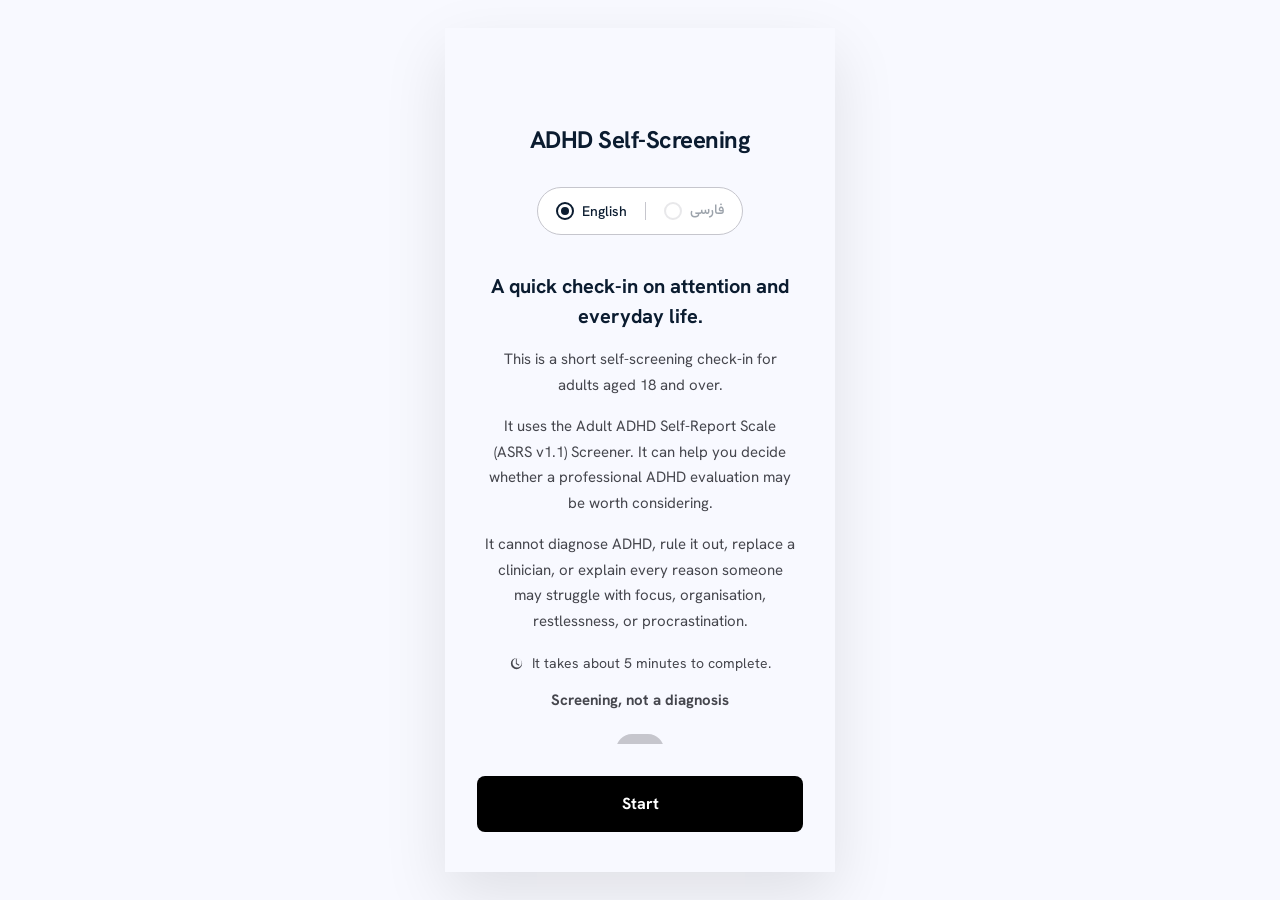
==== commit bb1d472a: "Checkpoint ADHD assessment companion localization and UX" ====
--- a/stage2.html
+++ b/stage2.html
@@ -6,7 +6,7 @@
 <title>ADHD Assessment — Symptom Interview</title>
 <link rel="icon" href="/favicon.ico" type="image/svg+xml">
 <link rel="stylesheet" href="/design-tokens.css">
-<link href="https://fonts.googleapis.com/css2?family=Hanken+Grotesk:wght@400;500;600;700;800&family=JetBrains+Mono:wght@400;500;700&family=Vazirmatn:wght@400;500;600;700;800&display=swap" rel="stylesheet">
+<link href="https://fonts.googleapis.com/css2?family=Material+Symbols+Outlined&family=Hanken+Grotesk:wght@400;500;600;700;800&family=JetBrains+Mono:wght@400;500;700&family=Vazirmatn:wght@400;500;600;700;800&display=swap" rel="stylesheet">
 <style>
 /* Stage 2 — Focus-First Design System (design-tokens.css). Single-file app shell. */
 *, *::before, *::after { box-sizing: border-box; margin: 0; padding: 0; }
@@ -15,6 +15,15 @@
 html[lang="en"], html[lang="en"] body { font-family: var(--ff-font-body); }
 html[lang="fa"], html[lang="fa"] body { font-family: var(--ff-font-persian); }
 html[dir="rtl"] { text-align: right; }
+/* Issue #2: override font-family vars for Persian so every element — headers,
+   body, labels, badges, buttons, inputs, report — uses Vazirmatn.
+   Do NOT add font declarations to individual elements; cascade via vars. */
+html[lang="fa"] {
+  --ff-font-body: var(--ff-font-persian);
+  --ff-font-label: var(--ff-font-persian);
+  --ff-font-display: var(--ff-font-persian);
+  --ff-font-mono: var(--ff-font-persian);
+}
 body {
   background: var(--ff-surface);
   color: var(--ff-on-surface);
@@ -28,16 +37,16 @@
   box-shadow: 0 24px 60px rgba(0,0,0,0.10);
 }
 
-/* === Header: brand + integrated language pill (no floating element) === */
-.hd-brand { padding: 44px 24px 12px; display: flex; align-items: center; justify-content: space-between; flex-shrink: 0; }
+/* === Header: brand + compact overflow menu (focus-first, minimal) === */
+.hd-brand { padding: 44px 24px 12px; display: flex; align-items: center; justify-content: space-between; flex-shrink: 0; position: relative; }
 .hd-brand h1 { font-size: 22px; font-weight: 700; letter-spacing: -0.02em; color: var(--ff-on-surface); margin: 0; }
+.hd-actions { display: inline-flex; align-items: center; }
 html[dir="rtl"] .hd-brand { flex-direction: row-reverse; }
-.lang-pill { display: inline-flex; align-items: center; gap: 4px; background: var(--ff-surface-container-lowest); border: 1px solid var(--ff-outline-variant); border-radius: var(--ff-radius-full); padding: 4px; }
-.lang-opt { border: none; background: none; cursor: pointer; font-size: 13px; font-weight: 500; color: var(--ff-on-surface); padding: 6px 12px; border-radius: var(--ff-radius-full); transition: opacity .15s ease; font-family: inherit; }
-.lang-opt.selected { background: var(--ff-secondary); color: var(--ff-on-secondary); opacity: 1; }
-.lang-opt:not(.selected) { opacity: 0.4; }
-.lang-pill .lang-label.fa { font-family: var(--ff-font-persian); }
-.lang-divider { width: 1px; height: 18px; background: var(--ff-outline-variant); }
+.overflow { width: 38px; height: 38px; min-width: 0; padding: 0; border: 1px solid var(--ff-outline-variant); border-radius: var(--ff-radius-full); background: var(--ff-surface-container-lowest); color: var(--ff-on-surface-variant); font-size: 20px; line-height: 1; display: inline-flex; align-items: center; justify-content: center; cursor: pointer; transition: opacity .15s ease; }
+.overflow:hover { opacity: .7; }
+.header-menu { position: absolute; left: 0; top: 0; min-width: 180px; background: var(--ff-surface-container-lowest); border: 1px solid var(--ff-outline-variant); border-radius: var(--ff-radius-md); box-shadow: 0 8px 24px rgba(0,0,0,0.12); padding: 4px; z-index: 20; }
+.header-menu-item { width: 100%; text-align: start; border: none; background: none; padding: 10px 14px; font-size: 14px; font-weight: 500; color: var(--ff-on-surface); border-radius: var(--ff-radius-sm); cursor: pointer; transition: background .12s ease; font-family: inherit; white-space: nowrap; }
+.header-menu-item:hover { background: var(--ff-surface-container); }
 
 /* === Stage sub-header + stage-aware progress === */
 .hd-sub { padding: 8px 24px 4px; flex-shrink: 0; }
@@ -51,6 +60,7 @@
 .progress-fill { height: 100%; background: var(--ff-secondary); border-radius: var(--ff-radius-full); width: 0%; transition: width .3s ease; }
 .progress-meta { display: flex; justify-content: space-between; font-size: 11px; color: var(--ff-on-surface-variant); margin-top: 6px; font-family: var(--ff-font-label); letter-spacing: .05em; }
 html[dir="rtl"] .progress-meta { flex-direction: row-reverse; }
+.progress-label { font-weight: 600; opacity: .7; }
 .stage-banner { margin: 6px 24px 10px; padding: 11px 14px; border-radius: var(--ff-radius-sm); background: var(--ff-surface-container-low); border: 1px solid var(--ff-outline-variant); font-size: 13px; color: var(--ff-on-surface-variant); font-style: italic; text-align: center; }
 
 /* === Messages (scrollable) + input (persistent, sticky footer) === */
@@ -69,12 +79,56 @@
 .err { color: var(--ff-on-error-container); font-size: 13px; margin: 12px 0; padding: 10px 12px; background: var(--ff-error-container); border-radius: var(--ff-radius-sm); }
 #input-slot { flex-shrink: 0; }
 .input-area { padding: 12px 24px 20px; border-top: 1px solid var(--ff-outline-variant); background: var(--ff-surface-container-lowest); display: flex; gap: 12px; align-items: flex-end; }
-.input-area textarea { flex: 1; min-height: 44px; max-height: 120px; padding: 12px 16px; border: 1px solid var(--ff-outline-variant); border-radius: var(--ff-radius-sm); background: var(--ff-surface-container-lowest); font-family: inherit; font-size: 16px; color: var(--ff-on-surface); resize: none; outline: none; transition: border-color .15s ease; }
+.input-area textarea { flex: 1; min-height: 120px; max-height: 160px; padding: 12px 16px; border: 1px solid var(--ff-outline-variant); border-radius: var(--ff-radius-sm); background: var(--ff-surface-container-lowest); font-family: inherit; font-size: 16px; color: var(--ff-on-surface); resize: none; outline: none; transition: opacity .15s ease, border-color .15s ease; }
 .input-area textarea:focus { border-color: var(--ff-secondary); box-shadow: 0 0 0 2px var(--ff-secondary-container); }
 .input-area button { flex: none; padding: 12px 24px; background: var(--ff-primary); color: var(--ff-on-primary); border: none; border-radius: var(--ff-radius-sm); font-size: 16px; font-weight: 700; line-height: 24px; cursor: pointer; white-space: nowrap; transition: opacity .15s ease; }
 .input-area button:disabled { opacity: .45; cursor: not-allowed; background: var(--ff-outline); color: var(--ff-on-surface-variant); }
 .input-area button:hover:not(:disabled) { opacity: .85; }
 .input-hint { padding: 0 24px 6px; font-size: 11px; color: var(--ff-on-surface-variant); font-family: var(--ff-font-label); letter-spacing: .05em; }
+.freq-options { display: none; flex-wrap: wrap; gap: 6px; align-content: center; justify-content: center; width: 100%; opacity: 1; transition: opacity .15s ease; }
+button.freq-opt { flex: 0 1 auto; min-width: 0; height: 36px; padding: 0 14px; border: 1px solid var(--ff-outline-variant); border-radius: var(--ff-radius-full); background: var(--ff-surface-container-lowest); color: var(--ff-on-surface); font-size: 14px; font-weight: 500; line-height: 36px; cursor: pointer; text-align: center; white-space: nowrap; transition: background .12s ease, border-color .15s ease, color .15s ease; outline: none; font-family: inherit; }
+button.freq-opt:hover { background: var(--ff-secondary-container); border-color: var(--ff-secondary); color: var(--ff-on-secondary-container); }
+button.freq-opt:focus-visible { border-color: var(--ff-secondary); box-shadow: 0 0 0 2px var(--ff-secondary-container); }
+button.freq-opt:active { opacity: .8; }
+html[dir="rtl"] .freq-options { direction: ltr; }
+html[lang="fa"] button.freq-opt { font-family: var(--ff-font-persian); }
+
+/* === Processing state (full-screen overlay after Stage 5) === */
+#processing-overlay {
+  position: fixed; inset: 0; z-index: 999;
+  display: none;
+  flex-direction: column; align-items: center; justify-content: center;
+  background: var(--ff-surface-container-lowest);
+  padding: 0 24px;
+  text-align: center;
+  pointer-events: none;
+}
+#processing-overlay:not([hidden]) {
+  display: flex;
+  pointer-events: auto;
+}
+#processing-overlay .proc-spinner {
+  width: 32px; height: 32px; border: 2.5px solid var(--ff-outline-variant);
+  border-top-color: var(--ff-secondary); border-radius: 50%;
+  animation: procSpin 1s linear infinite;
+  margin-bottom: 16px;
+}
+html[dir="rtl"] #processing-overlay .proc-spinner { transform: rotate(180deg); }
+@keyframes procSpin { to { transform: rotate(360deg); } }
+#processing-overlay .proc-title {
+  font-size: 18px; font-weight: 600; color: var(--ff-on-surface); margin-bottom: 4px;
+}
+#processing-overlay .proc-subtitle {
+  font-size: 13px; color: var(--ff-on-surface-variant);
+}
+
+/* === Toast for share-copied feedback === */
+#share-copied-toast {
+  position: fixed; bottom: 24px; left: 50%; translate: -50% 0;
+  background: rgba(0, 0, 0, 0.8); color: #fff;
+  padding: 8px 16px; border-radius: 6px;
+  font-size: 13px; z-index: 9999;
+}
 
 /* === Report (result page) === */
 .report-header { margin: 16px 24px 8px; flex-shrink: 0; }
@@ -122,6 +176,269 @@
 .back-btn { display: inline-block; margin: 8px 0; padding: 10px 22px; background: var(--ff-secondary); color: var(--ff-on-secondary); border: none; border-radius: var(--ff-radius-sm); font-size: 14px; font-weight: 600; cursor: pointer; font-family: var(--ff-font-body); transition: opacity .15s ease; }
 .back-btn:hover { opacity: .85; }
 
+/* === Collapsible report details section === */
+.details-toggle { padding: 14px 24px; cursor: pointer; display: flex; align-items: center; justify-content: space-between; border-top: 1px solid var(--ff-outline-variant); background: var(--ff-surface-container-low); }
+html[dir="rtl"] .details-toggle { flex-direction: row-reverse; }
+.details-toggle .dt-label { font-size: 14px; font-weight: 600; color: var(--ff-on-surface); }
+.details-toggle .dt-sub { font-size: 12px; color: var(--ff-on-surface-variant); margin-top: 2px; }
+.details-toggle .dt-chevron { font-size: 18px; color: var(--ff-on-surface-variant); line-height: 1; font-family: 'Material Symbols Outlined', sans-serif; transition: opacity .15s ease; }
+.details-content { overflow: hidden; max-height: 0; transition: max-height .3s ease; }
+.details-content.open { max-height: 10000px; }
+
+/* === Result action bar (print / share) === */
+.result-actions { margin: 12px 24px 0; display: flex; gap: 10px; flex-wrap: wrap; }
+.result-action { flex: 1 1 0; min-width: 120px; display: inline-flex; align-items: center; justify-content: center; gap: 6px; padding: 10px 16px; background: var(--ff-secondary); color: var(--ff-on-secondary); border: 1px solid var(--ff-secondary); border-radius: var(--ff-radius-sm); font-size: 14px; font-weight: 600; cursor: pointer; transition: opacity .15s ease, background .15s ease; font-family: inherit; }
+.result-action:hover { opacity: .85; background: var(--ff-primary); color: var(--fff, var(--ff-on-primary)); border-color: var(--ff-primary); }
+.result-action:active { opacity: .7; }
+.result-action .ra-icon { font-size: 20px; line-height: 1; font-family: 'Material Symbols Outlined', sans-serif; }
+html[dir="rtl"] .result-actions { direction: ltr; }
+@media (min-width: 480px) {
+  .result-actions { justify-content: flex-start; }
+}
+
+/* === Print styles (A4 report output) === */
+@page {
+  size: A4;
+  margin: 0;
+}
+@media print {
+  html, body {
+    height: auto;
+    -webkit-print-color-adjust: exact;
+    color-adjust: exact;
+  }
+  body {
+    background: white;
+    color: black;
+    font-size: 12pt;
+    line-height: 1.5;
+    padding: 20mm;
+    box-sizing: border-box;
+  }
+  .device {
+    box-shadow: none;
+    width: auto;
+    height: auto;
+    overflow: visible;
+    background: white;
+    border: none;
+    padding: 0;
+  }
+  #messages {
+    overflow: visible;
+    -webkit-overflow-scrolling: auto;
+    padding: 0;
+  }
+  .hd-brand, .hd-sub, .progress-wrap, .stage-banner, #input-slot {
+    display: none !important;
+  }
+  .report-header {
+    margin: 0 0 18pt 0;
+    flex-shrink: 0;
+  }
+  .report-header h1 {
+    font-size: 18pt;
+    font-weight: 700;
+    color: black;
+    margin: 0 0 4pt 0;
+  }
+  .report-header .sub {
+    font-size: 10pt;
+    color: #45464d;
+    margin-top: 2pt;
+  }
+  .tier-card {
+    margin: 18pt 0;
+    padding: 16pt 14pt;
+    border: 1pt solid #c6c6cd;
+    border-radius: 6pt;
+    background: #ffffff;
+    page-break-inside: avoid;
+  }
+  .tier-card .tier-label {
+    font-size: 8pt;
+    letter-spacing: 0.05em;
+    text-transform: uppercase;
+    color: #45464d;
+  }
+  .tier-card .tier-headline {
+    font-size: 14pt;
+    font-weight: 700;
+    margin: 6pt 0 10pt;
+  }
+  .tier-card .tier-body {
+    font-size: 11pt;
+    line-height: 1.6;
+    color: #45464d;
+  }
+  .evidence-grid {
+    display: grid;
+    grid-template-columns: repeat(2, 1fr);
+    gap: 12pt;
+    margin: 18pt 0;
+  }
+  .evidence-card {
+    background: #ffffff;
+    border: 1pt solid #c6c6cd;
+    border-radius: 6pt;
+    padding: 12pt 14pt;
+  }
+  .evidence-card .ec-label {
+    font-size: 8pt;
+    font-weight: 700;
+    letter-spacing: 0.05em;
+    color: #45464d;
+  }
+  .evidence-card .ec-value {
+    font-size: 11pt;
+    font-weight: 600;
+    margin-top: 4pt;
+  }
+  .dsm-table {
+    width: 100%;
+    border-collapse: collapse;
+    margin: 18pt 0;
+    font-size: 10pt;
+    page-break-inside: avoid;
+  }
+  .dsm-table th {
+    text-align: start;
+    padding: 6pt 8pt;
+    font-size: 8pt;
+    font-weight: 700;
+    letter-spacing: 0.05em;
+    color: #45464d;
+    border-bottom: 2pt solid #c6c6cd;
+  }
+  .dsm-table td {
+    text-align: start;
+    padding: 6pt 8pt;
+    border-bottom: 1pt solid #c6c6cd;
+    color: #45464d;
+  }
+  .status-pill {
+    display: inline-block;
+    font-size: 8pt;
+    font-weight: 700;
+    letter-spacing: 0.05em;
+    padding: 2pt 8pt;
+    border-radius: 999px;
+    border: 1pt solid #c6c6cd;
+  }
+  .sp-supported { background: #2e7d32; color: white; }
+  .sp-partially_supported { background: #ef6c00; color: white; }
+  .sp-unsupported { background: #eeeeee; color: #45464d; }
+  .sp-uncertain { background: #c62828; color: white; }
+  .tag-block {
+    margin: 18pt 0;
+  }
+  .tag {
+    display: inline-block;
+    font-size: 9pt;
+    font-weight: 500;
+    padding: 4pt 10pt;
+    border-radius: 999px;
+    background: #e5eeff;
+    color: #0b1c30;
+    border: 1pt solid #c6c6cd;
+    margin: 3pt 6pt 3pt 0;
+  }
+  html[dir="rtl"] .tag { margin: 3pt 0 3pt 6pt; }
+  .tag-head { font-weight: 700; opacity: 0.6; }
+  .tag-contra { background: #ffebee; color: #c62828; }
+  .criterion-list {
+    margin: 0;
+    page-break-inside: avoid;
+  }
+  .criterion-group-title {
+    font-size: 9pt;
+    font-weight: 700;
+    letter-spacing: 0.05em;
+    color: #45464d;
+    margin: 18pt 0 6pt;
+  }
+  .criterion-item {
+    margin-bottom: 8pt;
+    page-break-inside: avoid;
+  }
+  .ci-head {
+    display: flex;
+    justify-content: space-between;
+    align-items: center;
+    padding: 8pt 0;
+    border-bottom: 1pt solid #c6c6cd;
+  }
+  html[dir="rtl"] .ci-head { flex-direction: row-reverse; }
+  .ci-head .ci-id {
+    font-size: 10pt;
+    font-weight: 700;
+    letter-spacing: 0.05em;
+    color: #45464d;
+  }
+  .ci-head .ci-meta { display: inline-flex; align-items: center; gap: 6pt; }
+  .ci-head .ci-conf { font-size: 8pt; color: #45464d; }
+  .ci-head .ci-toggle { font-size: 10pt; color: #45464d; opacity: 0.6; display: none; }
+  .ci-body {
+    overflow: visible;
+    max-height: none !important;
+    margin-bottom: 6pt;
+  }
+  .ci-details { padding: 6pt 0; }
+  .ci-row-label {
+    display: inline-block;
+    font-size: 8pt;
+    font-weight: 700;
+    letter-spacing: 0.05em;
+    color: #45464d;
+    margin-inline-end: 6pt;
+  }
+  .ci-details ul { margin: 4pt 0; padding-inline-start: 14pt; }
+  html[dir="rtl"] .ci-details ul { padding-inline-start: 0; padding-inline-end: 14pt; }
+  .ci-details ul li { margin: 2pt 0; }
+  .report-footer { margin: 18pt 0 0; text-align: center; }
+  .report-footer .back-btn { display: none !important; }
+  .report-footer .quiet {
+    font-size: 9pt;
+    font-family: var(--ff-font-label);
+    letter-spacing: 0.05em;
+    color: #45464d;
+    text-align: center;
+  }
+  .details-toggle {
+    display: none !important;
+  }
+  .details-content {
+    max-height: none !important;
+    overflow: visible;
+  }
+  .details-content.open { max-height: none !important; }
+  .result-actions { display: none !important; }
+  #processing-overlay { display: none !important; }
+  html[dir="rtl"] body { text-align: right; }
+  body * {
+    -webkit-print-color-adjust: exact;
+    color-adjust: exact;
+  }
+}
+
+/* === Buttons (header secondary, resume banner primary/danger, etc.) === */
+.primary { padding: 12px 22px; background: var(--ff-primary); color: var(--ff-on-primary); border: none; border-radius: var(--ff-radius-sm); font-size: 16px; font-weight: 700; line-height: 24px; cursor: pointer; white-space: nowrap; transition: opacity .15s ease; font-family: inherit; }
+.primary:hover { opacity: .85; }
+.primary:disabled { opacity: .45; cursor: not-allowed; background: var(--ff-outline); color: var(--ff-on-surface-variant); }
+.primary.danger { background: var(--ff-error); color: var(--ff-on-primary); }
+.primary.danger:hover { opacity: .85; }
+.secondary { background: transparent; color: var(--ff-secondary); border: 1px solid var(--ff-secondary); border-radius: var(--ff-radius-sm); padding: 8px 16px; font-size: 14px; font-weight: 600; cursor: pointer; transition: opacity .15s ease; font-family: inherit; }
+.secondary:hover { opacity: .8; }
+.secondary.soft { background: transparent; color: var(--ff-on-surface-variant); border: 1px solid var(--ff-outline-variant); font-size: 13px; font-weight: 500; }
+  .secondary.soft:hover { opacity: .7; }
+
+/* === Resume / destructive-confirmation banner === */
+.resume-banner { margin: 12px 24px; padding: 16px 18px; border-radius: var(--ff-radius-lg); background: var(--ff-surface-container-low); border: 1px solid var(--ff-outline-variant); }
+.resume-banner .resume-title { font-size: 15px; font-weight: 700; color: var(--ff-on-surface); margin-bottom: 6px; }
+.resume-banner .resume-body { font-size: 13px; color: var(--ff-on-surface-variant); margin-bottom: 12px; line-height: 1.5; }
+.resume-banner .resume-actions { display: inline-flex; gap: 10px; flex-wrap: wrap; }
+html[dir="rtl"] .resume-actions { flex-direction: row-reverse; justify-content: flex-end; }
+
 /* === Mobile === */
 @media (max-width: 400px) {
   .device { width: 100%; height: 100vh; box-shadow: none; }
@@ -144,6 +461,11 @@
   <div id="messages"></div>
   <div id="input-slot"></div>
 </div>
+<div id="processing-overlay" hidden>
+  <div class="proc-spinner"></div>
+  <div class="proc-title" id="proc-title"></div>
+  <div class="proc-subtitle" id="proc-subtitle"></div>
+</div>
 <script src="/stage2-language.js"></script>
 <script>
 /* ================= state ================= */
@@ -151,10 +473,18 @@
   id: null, lang: 'en', messages: [], banner: null, report: null,
   progress: { stage: 'ADULT_SYMPTOMS', label: 'ADULT_SYMPTOMS', completed: 0, total: 18, pct: 0, current: null, lang: 'en' },
   openCriteria: new Set(),
+  showResumeBanner: false,
+  resetConfirm: false,
+  questionKind: null,
+  detailsExpanded: false,
 };
+// Canonical resume reference: only the session id is persisted. Language is NEVER
+// stored client-side — it is locked at Stage 1 and read solely from the server.
 const STORAGE_SESSION = 'adhd_stage2_session';
 const STORAGE_TRANSCRIPT = 'adhd_stage2_transcript';
-const STORAGE_LANG = 'adhd_stage2_lang';
+const FRESH_FLAG = 'adhd_stage2_just_created';
+const RESUME_CONFIRMED = 'adhd_stage2_resume_confirmed';
+const ellipsisSvg = '<svg viewBox="0 0 24 24" fill="currentColor" width="18" height="18"><circle cx="6" cy="12" r="2"/><circle cx="12" cy="12" r="2"/><circle cx="18" cy="12" r="2"/></svg>';
 
 function api(path, opts) {
   const o = Object.assign({ headers: { 'Content-Type': 'application/json' }, credentials: 'same-origin' }, opts || {});
@@ -165,11 +495,27 @@
   });
 }
 
+// Display history only. Language is intentionally NOT persisted here (server is canonical).
 function persistTranscript() {
   if (!STATE.id) return;
-  try { localStorage.setItem(STORAGE_TRANSCRIPT, JSON.stringify({ id: STATE.id, lang: STATE.lang, messages: STATE.messages, progress: STATE.progress })); } catch (e) {}
-}
-function clearResume() { localStorage.removeItem(STORAGE_SESSION); localStorage.removeItem(STORAGE_TRANSCRIPT); }
+  try { localStorage.setItem(STORAGE_TRANSCRIPT, JSON.stringify({ id: STATE.id, messages: STATE.messages, progress: STATE.progress })); } catch (e) {}
+}
+function readTranscript() {
+  try {
+    const raw = localStorage.getItem(STORAGE_TRANSCRIPT);
+    if (!raw) return null;
+    const t = JSON.parse(raw);
+    if (t && t.id === STATE.id) return t;
+    return null;
+  } catch (e) { return null; }
+}
+function clearAllStorage() {
+  localStorage.removeItem(STORAGE_SESSION);
+  localStorage.removeItem(STORAGE_TRANSCRIPT);
+  sessionStorage.removeItem(FRESH_FLAG);
+  sessionStorage.removeItem(RESUME_CONFIRMED);
+}
+function clearResume() { clearAllStorage(); }
 
 function applyLang() {
   window.STAGE2_STATE.lang = STATE.lang;
@@ -209,24 +555,80 @@
   return '<div class="evidence-card"><div class="ec-label">' + esc(label) + '</div><div class="ec-value">' + valueHtml + '</div></div>';
 }
 
-/* === Header (brand + integrated language pill) === */
-function langPill() {
-  const order = STATE.lang === 'fa' ? ['fa', 'en'] : ['en', 'fa'];
-  let html = '<div class="lang-pill" role="radiogroup">';
-  for (let i = 0; i < order.length; i++) {
-    const code = order[i];
-    const label = code === 'en' ? 'English' : 'فارسی';
-    const selected = STATE.lang === code;
-    html += '<button type="button" role="radio" aria-checked="' + (selected ? 'true' : 'false') + '" class="lang-opt' + (selected ? ' selected' : '') + '" data-lang="' + code + '">' +
-      '<span class="lang-label' + (code === 'fa' ? ' fa' : '') + '">' + esc(label) + '</span></button>';
-    if (i < order.length - 1) html += '<span class="lang-divider"></span>';
-  }
-  html += '</div>';
-  return html;
-}
+/* === Header (brand + compact overflow menu for non-primary actions) === */
+// Language is locked at Stage 1 onboarding and is intentionally NOT exposed as a control on
+// Stage 2+. The header stays focus-first: brand title + a single overflow control that hosts
+// non-primary actions ("Start new assessment"). Starting over still requires destructive
+// confirmation (see startNewAssessment -> confirmReset).
 function renderHeader() {
   const box = byId('header-slot'); if (!box) return;
-  box.innerHTML = '<header class="hd-brand"><h1>' + esc(g().brand || 'ADHD Self-Screening') + '</h1>' + langPill() + '</header>';
+  const gg = g();
+  box.innerHTML =
+    '<header class="hd-brand"><h1>' + esc(gg.brand || 'ADHD Self-Screening') + '</h1>' +
+    '<div class="hd-actions">' +
+      '<button type="button" id="header-overflow-btn" class="overflow" data-action="toggleHeaderMenu" aria-haspopup="true" aria-expanded="false" aria-label="' + esc(gg.moreLabel) + '">' + ellipsisSvg + '</button>' +
+      '<div id="header-menu" class="header-menu" hidden>' +
+        '<button type="button" class="header-menu-item" data-action="startNew">' + esc(gg.startNewLabel) + '</button>' +
+      '</div></div></header>';
+  closeHeaderMenu();
+}
+let headerMenuOpen = false;
+// Anchor the dropdown to the trigger button, relative to the brand bar (position:absolute,
+// .hd-brand is the positioned containing block). This keeps the menu under the ⋯ button and
+// inside the device in both LTR and RTL, flipping away from an edge when the menu would overflow.
+function positionHeaderMenu() {
+  const btn = document.getElementById('header-overflow-btn');
+  const menu = document.getElementById('header-menu');
+  if (!btn || !menu) return;
+  const brand = document.querySelector('.hd-brand');
+  if (!brand) return;
+  const brandRect = brand.getBoundingClientRect();
+  const b = btn.getBoundingClientRect();
+  const isRtl = document.documentElement.dir === 'rtl';
+  menu.style.position = 'absolute';
+  if (isRtl) {
+    // RTL: align menu's right edge with the button's right edge (logical "end" edge)
+    menu.style.right = Math.round(brandRect.right - b.right) + 'px';
+    menu.style.left = 'auto';
+  } else {
+    menu.style.left = Math.round(b.left - brandRect.left) + 'px';
+  }
+  menu.style.top = Math.round(b.top - brandRect.top + b.height) + 'px';
+  let mr = menu.getBoundingClientRect();
+  // Edge-flip: if menu overflows the brand bar on the opening side, flip to the other edge.
+  if (isRtl) {
+    const overflowLeft = brandRect.left - mr.left;
+    if (overflowLeft > 0) {
+      menu.style.right = 'auto';
+      menu.style.left = Math.round(b.left - brandRect.left) + 'px';
+      mr = menu.getBoundingClientRect();
+    }
+  } else {
+    const overflowRight = mr.right - brandRect.right;
+    if (overflowRight > 0) {
+      const flipped = b.right - brandRect.left - mr.width;
+      menu.style.left = Math.round(Math.max(0, flipped)) + 'px';
+      mr = menu.getBoundingClientRect();
+    }
+  }
+  const vh = Math.max(document.documentElement.clientHeight, window.innerHeight || 0);
+  if (mr.bottom > vh) {
+    menu.style.top = Math.round(b.top - brandRect.top - mr.height) + 'px';
+  }
+}
+function toggleHeaderMenu() {
+  headerMenuOpen = !headerMenuOpen;
+  const btn = document.getElementById('header-overflow-btn');
+  const menu = document.getElementById('header-menu');
+  if (btn && menu) { menu.hidden = !headerMenuOpen; btn.setAttribute('aria-expanded', String(headerMenuOpen)); }
+  if (headerMenuOpen) positionHeaderMenu();
+}
+function closeHeaderMenu() {
+  headerMenuOpen = false;
+  const btn = document.getElementById('header-overflow-btn');
+  const menu = document.getElementById('header-menu');
+  if (btn) btn.setAttribute('aria-expanded', 'false');
+  if (menu) menu.hidden = true;
 }
 
 /* === Stage sub-header + progress === */
@@ -252,7 +654,7 @@
     '</div>' +
     '<div class="progress-wrap">' +
       '<div class="progress-bar"><div class="progress-fill" style="width:' + pct + '%"></div></div>' +
-      '<div class="progress-meta"><span>' + esc(stageLabelOf(p.label)) + '</span><span>' + esc(meta) + '</span></div>' +
+      '<div class="progress-meta"><span class="progress-label">' + esc(gg.progressLabel || '') + '</span><span>' + esc(meta) + '</span></div>' +
     '</div>';
   byId('header-slot') && updateProgressFill();
 }
@@ -263,11 +665,32 @@
 }
 
 /* === Messages (scrollable; persistent input never touched here) === */
-function renderMessages() {
+function resumeBannerHtml() {
+  // Two-step destructive confirmation, localized per canonical STATE.lang.
+  const gg = g();
+  if (STATE.resetConfirm) {
+    return '<div class="resume-banner">' +
+      '<div class="resume-title">' + esc(gg.startOverConfirm) + '</div>' +
+      '<div class="resume-body">' + esc(gg.startOverBody) + '</div>' +
+      '<div class="resume-actions">' +
+        '<button type="button" class="secondary soft" data-action="cancelReset">' + esc(gg.continueBtn) + '</button>' +
+        '<button type="button" class="primary danger" data-action="confirmReset">' + esc(gg.startOverBtn) + '</button>' +
+      '</div></div>';
+  }
+  return '<div class="resume-banner">' +
+    '<div class="resume-title">' + esc(gg.resumeConfirm) + '</div>' +
+    '<div class="resume-body">' + esc(gg.resumeConfirmBody) + '</div>' +
+    '<div class="resume-actions">' +
+      '<button type="button" class="secondary soft" data-action="resumeStartOver">' + esc(gg.startOverBtn) + '</button>' +
+      '<button type="button" class="primary" data-action="resumeContinue">' + esc(gg.continueBtn) + '</button>' +
+    '</div></div>';
+}
+function renderMessages(atBottom) {
   const box = byId('messages'); if (!box) return;
   if (STATE.report) { box.innerHTML = ''; return; }
-  const atBottom = (box.scrollHeight - box.scrollTop - box.clientHeight) < 24;
+  if (atBottom === undefined) atBottom = (box.scrollHeight - box.scrollTop - box.clientHeight) < 24;
   let html = '';
+  if (STATE.showResumeBanner) html += resumeBannerHtml();
   if (STATE.banner) html += '<div class="stage-banner">' + esc(STATE.banner) + '</div>';
   for (let i = 0; i < STATE.messages.length; i++) {
     const m = STATE.messages[i];
@@ -275,14 +698,38 @@
     if (m.kind === 'transition' || m.kind === 'error' || m.kind === 'completed') classes += ' transition';
     else if (m.kind === 'criterion_done') classes += ' criterion-done';
     else if (m.kind === 'error') classes += ' error';
+    else if (m.kind === 'processing') classes += ' processing';
     const badge = (m.cid && (m.kind === 'question' || m.kind === 'criterion_done' || m.kind === 'followup'))
       ? '<span class="badge">' + esc(shortCid(m.cid)) + '</span> ' : '';
     html += '<div class="' + classes + '"><div class="qs">' + badge + esc(m.text) + '</div></div>';
   }
   box.innerHTML = html || ('<div class="quiet" style="margin:12px 0">' + esc(g().loading) + '</div>');
   persistTranscript();
-  if (atBottom) box.scrollTop = box.scrollHeight;
+  if (atBottom) {
+    scrollToLastMessage();
+  }
   announce();
+}
+
+function scrollToLastMessage() {
+  const box = byId('messages'); if (!box) return;
+  const lastMsg = box.querySelector('.msg:last-child');
+  if (!lastMsg) return;
+  const inputSlot = byId('input-slot');
+  const inputHeight = inputSlot ? inputSlot.offsetHeight : 0;
+  const isRtl = document.documentElement.dir === 'rtl';
+  if (isRtl) {
+    box.scrollLeft = 0;
+  }
+  lastMsg.scrollIntoView({ block: 'end', inline: 'nearest', behavior: 'auto' });
+  requestAnimationFrame(function () {
+    const target = box.scrollHeight - box.clientHeight;
+    const inputOffset = inputHeight + 16;
+    const desired = target + inputOffset;
+    if (box.scrollTop < desired) {
+      box.scrollTop = desired;
+    }
+  });
 }
 
 function announce() {
@@ -300,27 +747,131 @@
 }
 
 /* === Persistent input (built once; never destroyed -> keyboard/focus preserved) === */
+// Two input modes: frequency buttons for 'core' questions, textarea for free-text questions.
+// Both DOM subtrees are created once and toggled via style.display to preserve the textarea's
+// focus/cursor state across re-renders (renderAll calls renderInput after every turn).
+// A brief opacity fade smooths the transition between chip and textarea modes.
+let _lastInputCore = null;
 function renderInput() {
   const slot = byId('input-slot'); if (!slot) return;
-  if (STATE.report) { slot.style.display = 'none'; return; }
+  if (STATE.report || STATE.showResumeBanner) { slot.style.display = 'none'; return; }
   slot.style.display = '';
   if (!slot.dataset.bound) {
     slot.dataset.bound = 'true';
     slot.innerHTML = '<div class="input-area">' +
-      '<textarea id="ta" rows="1" autocomplete="off" aria-label="Your answer"></textarea>' +
+      '<div class="freq-options" id="freq-options"></div>' +
+      '<textarea id="ta" rows="4" autocomplete="off" aria-label="Your answer"></textarea>' +
       '<button id="send" type="button">' + esc(g().sendBtn) + '</button>' +
-      '</div><div class="input-hint">' + esc(g().headerSubtitle) + '</div>';
+      '</div><div class="input-hint">' + esc(g().headerSubtitle) + '</div>';;
     const ta = byId('ta'); const btn = byId('send');
     ta.addEventListener('input', function () { btn.disabled = !ta.value.trim(); });
     ta.addEventListener('keydown', function (e) { if (e.key === 'Enter' && !e.shiftKey) { e.preventDefault(); if (!btn.disabled) submit(); } });
     btn.addEventListener('click', submit);
   }
   const ta = byId('ta'); const btn = byId('send');
-  if (ta) ta.placeholder = g().placeholder;
-  if (btn) btn.textContent = g().sendBtn;
+  const freqBox = byId('freq-options');
+  const isCore = STATE.questionKind === 'core';
+  const modeChanged = _lastInputCore !== isCore;
+  if (freqBox) {
+    if (isCore) {
+      const opts = g().frequencyOpts || [];
+      let html = '';
+      for (let i = 0; i < opts.length; i++) {
+        html += '<button type="button" class="freq-opt" data-freq="' + esc(opts[i]) + '">' + esc(opts[i]) + '</button>';
+      }
+      freqBox.innerHTML = html;
+      freqBox.style.display = 'flex';
+      if (modeChanged) { freqBox.style.opacity = '0'; requestAnimationFrame(function () { if (freqBox) freqBox.style.opacity = '1'; }); }
+    } else {
+      freqBox.innerHTML = '';
+      freqBox.style.display = 'none';
+    }
+  }
+  if (ta) {
+    if (isCore) {
+      ta.style.display = 'none';
+    } else {
+      ta.style.display = '';
+      ta.placeholder = g().placeholder;
+      if (modeChanged) { ta.style.opacity = '0'; requestAnimationFrame(function () { if (ta) ta.style.opacity = '1'; }); }
+    }
+  }
+  if (btn) {
+    btn.textContent = g().sendBtn;
+    btn.disabled = isCore ? false : !ta.value.trim();
+    btn.style.display = isCore ? 'none' : '';
+  }
   const hint = slot.querySelector('.input-hint');
   if (hint) hint.textContent = g().headerSubtitle;
-  if (ta && btn) btn.disabled = !ta.value.trim();
+   if (isCore && freqBox) {
+    const first = freqBox.querySelector('.freq-opt');
+    if (first) first.focus();
+  } else if (ta && !isCore) {
+    ta.focus();
+  }
+  _lastInputCore = isCore;
+}
+
+/* === Report result actions (print / share) === */
+function buildResultActions() {
+  const t = t2().result || {};
+  const shareSupported = typeof navigator !== 'undefined' && typeof navigator.share === 'function';
+  let html = '<div class="result-actions">';
+  html += '<button type="button" class="result-action" data-action="printReport"><span class="ra-icon">download</span> ' + esc(t.printBtn) + '</button>';
+  if (shareSupported) {
+    html += '<button type="button" class="result-action" data-action="shareReport"><span class="ra-icon">share</span> ' + esc(t.shareBtn) + '</button>';
+  }
+  html += '</div>';
+  return html;
+}
+function printReport() { window.print(); }
+function shareReport() {
+  const t = t2().result || {};
+  const summary = document.querySelector('.tier-headline')?.textContent || '';
+  const rec = document.querySelector('.tier-body')?.textContent || '';
+  const shareText = summary + ' — ' + rec + ' ' + t.notADiagnosis + ' ' + t.shareSource;
+  if (typeof navigator !== 'undefined' && typeof navigator.share === 'function') {
+    navigator.share({
+      title: t.shareTitle,
+      text: shareText,
+    }).catch(function () {});
+  } else {
+    copyToClipboard(shareText);
+  }
+}
+
+function copyToClipboard(text) {
+  if (typeof navigator !== 'undefined' && navigator.clipboard && navigator.clipboard.writeText) {
+    navigator.clipboard.writeText(text).then(function () {
+      showShareCopied();
+    }).catch(function () {
+      fallbackCopyText(text);
+    });
+  } else {
+    fallbackCopyText(text);
+  }
+}
+
+function fallbackCopyText(text) {
+  const ta = document.createElement('textarea');
+  ta.value = text;
+  ta.style.cssText = 'position:absolute;left:-9999px;top:0;';
+  document.body.appendChild(ta);
+  ta.select();
+  try { document.execCommand('copy'); } catch (e) {}
+  document.body.removeChild(ta);
+  showShareCopied();
+}
+
+function showShareCopied() {
+  const gg = g();
+  const el = document.createElement('div');
+  el.textContent = gg.shareCopied;
+  el.style.cssText = 'position:fixed;bottom:24px;left:50%;translate:-50% 0;background:rgba(0,0,0,0.8);color:#fff;padding:8px 16px;border-radius:6px;font-size:13px;z-index:9999;';
+  document.body.appendChild(el);
+  setTimeout(function () {
+    if (el.parentNode) el.parentNode.removeChild(el);
+  }, 2000);
 }
 
 /* === Report (result page) === */
@@ -348,6 +899,14 @@
     '<div class="tier-body">' + esc(R.recommendation || '') + '</div>' +
     '</div>';
 
+  const detailsOpen = STATE.detailsExpanded;
+  const detailsId = 'report-details-' + STATE.id;
+  h += '<div class="details-toggle" role="button" tabindex="0" aria-expanded="' + (detailsOpen ? 'true' : 'false') + '" aria-controls="' + detailsId + '" data-action="toggleDetails">' +
+    '<div><div class="dt-label">' + esc(t.detailsLabel) + '</div><div class="dt-sub">' + esc(t.detailsSubtitle) + '</div></div>' +
+     '<span class="dt-chevron" aria-hidden="true">' + detailsChevron(detailsOpen) + '</span>' +
+    '</div>';
+  h += '<div class="details-content' + (detailsOpen ? ' open' : '') + '" id="' + detailsId + '">';
+
   h += '<div class="evidence-grid">';
   h += evCard(t.grid.pattern, t.patternLabels ? (t.patternLabels[adult.pattern] || adult.pattern) : adult.pattern);
   h += evCard(t.grid.symptoms, num(adult.inattentive_supported || 0) + ' / ' + num(adult.hyperactive_supported || 0) + ' ' + esc(t.statusLabels ? t.statusLabels.supported : 'Supported') + ' (\u2265' + num(adult.threshold || 5) + ')');
@@ -391,7 +950,11 @@
   for (let i = 0; i < hyper.length; i++) h += criterionItem(hyper[i]);
   h += '</div>';
 
-  if (R.stage2_only) h += '<div class="quiet" style="margin:0 24px">' + esc(R.stage2_only) + '</div>';
+  if (R.stage2_only) h += '<div class="quiet" style="margin:0 24px 12px">' + esc(R.stage2_only) + '</div>';
+
+   h += '</div>'; /* close details-content */
+
+  h += buildResultActions();
 
   h += '<div class="report-footer">' +
     '<button type="button" class="back-btn" data-action="backToStart">' + esc(t.backToStart) + '</button>' +
@@ -428,6 +991,26 @@
   renderReport();
 }
 
+// Returns the correct Material Symbols chevron for the details toggle:
+// Expanded → 'expand_more' (down), Collapsed → 'chevron_right' (LTR) / 'chevron_left' (RTL)
+function detailsChevron(open) {
+  if (open) return 'expand_more';
+  return document.documentElement.dir === 'rtl' ? 'chevron_left' : 'chevron_right';
+}
+
+function toggleDetails() {
+  STATE.detailsExpanded = !STATE.detailsExpanded;
+  // Re-render only the details toggle + content to preserve scroll position.
+  const box = byId('messages'); if (!box) return;
+  const detailsToggle = box.querySelector('.details-toggle');
+  if (detailsToggle) detailsToggle.setAttribute('aria-expanded', STATE.detailsExpanded ? 'true' : 'false');
+  const chevron = box.querySelector('.dt-chevron');
+   if (chevron) chevron.textContent = detailsChevron(STATE.detailsExpanded);
+  const content = box.querySelector('.details-content');
+  if (content) content.classList.toggle('open', STATE.detailsExpanded);
+  announce();
+}
+
 function renderReport() {
   const box = byId('messages'); if (!box) return;
   if (!STATE.report) return;
@@ -438,62 +1021,158 @@
 }
 
 /* === App flow === */
-function renderAll() {
+// Entry gate for Stage 2: a session id MUST already exist (created by Stage 1,
+// which locked the language). If there is no session, redirect to Stage 1 so the
+// user can pick a language and run the screener. Language is read ONLY from the
+// server (state.lang) — never from localStorage or the transcript blob.
+async function start() {
+  const sessId = localStorage.getItem(STORAGE_SESSION);
+  const justCreated = sessId && sessionStorage.getItem(FRESH_FLAG) === sessId;
+  const resumeParam = new URLSearchParams(location.search).get('resume') === '1';
+  const confirmed = sessionStorage.getItem(RESUME_CONFIRMED) === '1';
+  if (sessId && justCreated) sessionStorage.removeItem(FRESH_FLAG);
+  if (confirmed) sessionStorage.removeItem(RESUME_CONFIRMED);
+
+  // No session at all → must go through Stage 1 to lock a language.
+  if (!sessId) { goHome(); return; }
+
+  // Resume the canonical session from the server.
+  let st;
+  try { st = await api('/api/state/' + sessId); } catch (e) { st = { error: String(e) }; }
+  if (!st || st.error) {
+    // Stale/corrupt reference → wipe and send back to Stage 1.
+    clearAllStorage();
+    goHome();
+    return;
+  }
+
+  STATE.id = sessId;
+  STATE.lang = st.lang || 'en';     // canonical, server-only
+  applyLang();
+
+  // Restore the display transcript (messages + progress) from the client cache,
+  // but only if it belongs to this session.
+  const cached = readTranscript();
+  STATE.messages = (cached && cached.messages) || [];
+  STATE.progress = st.progress || STATE.progress;
+
+  if (st.completed) {
+    // Completed → render the report (re-fetched to be canonical).
+    await loadReport();
+    renderHeader();
+    renderProgress();
+    renderInput();
+    byId('messages') && (byId('messages').innerHTML = '');
+    renderReport();
+    return;
+  }
+
+  // Unfinished assessment. If we have a reconstructed in-flight question from the
+  // server, and the last displayed message isn't already it, surface it so the user
+  // lands on the exact prompt they were answering.
+  if (st.question) {
+    const last = STATE.messages.length ? STATE.messages[STATE.messages.length - 1] : null;
+    const same = last && last.role === 'ai' && (last.text || '') === (st.question || '');
+    // Mid-turn if the last message was a user answer with no following question yet.
+    const midTurn = last && last.role === 'user';
+    if (!same && (midTurn || STATE.messages.length === 0)) {
+      STATE.messages.push({ role: 'ai', kind: (st.pendingKind === 'core' ? 'question' : 'followup'), text: st.question, cid: st.pendingCid });
+    }
+    STATE.questionKind = st.pendingKind || null;
+  } else {
+    STATE.questionKind = null;
+  }
+
   renderHeader();
   renderProgress();
   renderMessages();
   renderInput();
-}
-
-async function createSession() {
-  try {
-    const res = await api('/api/session', { method: 'POST', body: { lang: STATE.lang } });
-    if (res.error) throw new Error(res.error);
-    STATE.id = res.id;
-    localStorage.setItem(STORAGE_SESSION, STATE.id);
-    STATE.lang = res.lang || STATE.lang;
-    applyLang();
-    STATE.progress = res.progress || STATE.progress;
-    STATE.messages = res.question ? [{ role: 'ai', kind: 'question', text: res.question, cid: res.criterionId }] : [];
-    STATE.banner = null;
-    STATE.report = null;
-    renderAll();
-    persistTranscript();
-    byId('ta') && byId('ta').focus();
-  } catch (e) {
-    showError(g().failedToStart + ': ' + e.message);
-  }
-}
-
-async function resume() {
-  const sess = localStorage.getItem(STORAGE_SESSION);
-  const trans = localStorage.getItem(STORAGE_TRANSCRIPT);
-  if (!sess || !trans) return false;
-  try {
-    const t = JSON.parse(trans);
-    if (t.id !== sess) return false;
-    const st = await api('/api/state/' + sess).catch(function () { return null; });
-    if (!st || st.error) { clearResume(); return false; }
-    STATE.id = sess;
-    STATE.lang = st.lang || t.lang || STATE.lang;
-    applyLang();
-    STATE.messages = t.messages || [];
-    STATE.progress = st.progress || STATE.progress;
-    renderAll();
-    if (st.stage === 'REPORT') {
-      const r = await api('/api/report/' + sess).catch(function () { return null; });
-      if (r && r.report) { STATE.report = r.report; renderReport(); }
-    }
-    return true;
-  } catch (e) {
-    clearResume();
-    return false;
-  }
-}
-
-async function start() {
-  const resumed = await resume();
-  if (!resumed) await createSession();
+  persistTranscript();
+
+  // Show the resume confirmation only for a genuine re-entry (not a fresh start
+  // and not a continue-through from Stage 1).
+  const showBanner = !justCreated && !resumeParam && !confirmed;
+  STATE.showResumeBanner = !!showBanner;
+  STATE.resetConfirm = false;
+  if (STATE.showResumeBanner) {
+    renderMessages();
+    renderInput();
+  }
+  byId('ta') && byId('ta').focus();
+}
+
+function goHome() { window.location.href = '/'; }
+
+// Resume confirmation: "Continue where you left off" → dismiss banner, keep state.
+function resumeContinue() {
+  STATE.showResumeBanner = false;
+  STATE.resetConfirm = false;
+  renderMessages();
+  renderInput();
+}
+
+// Resume banner → "Start over" (first step): switch to the destructive confirmation.
+function resumeStartOver() {
+  STATE.resetConfirm = true;
+  renderMessages();
+}
+
+function cancelReset() {
+  STATE.resetConfirm = false;
+  renderMessages();
+}
+
+// Destructive reset: wipes the server session + snapshot + all client state,
+// then returns to Stage 1 (so language can be re-selected). Enforces "changing
+// language requires starting a new assessment from Stage 1."
+async function confirmReset() {
+  if (!STATE.id) { goHome(); return; }
+  try { await api('/api/session/reset', { method: 'POST', body: { id: STATE.id } }); } catch (e) { /* best-effort */ }
+  clearAllStorage();
+  goHome();
+}
+
+// Header "Start new assessment" link → always goes through the destructive confirmation.
+async function startNewAssessment() {
+  const gg = g();
+  if (confirm(gg.startOverConfirm + '\n\n' + gg.startOverBody)) {
+    await confirmReset();
+  }
+}
+
+async function loadReport() {
+  const r = await api('/api/report/' + STATE.id).catch(function () { return null; });
+  if (r && r.report) { STATE.report = r.report; }
+}
+
+function showProcessingOverlay() {
+  const overlay = byId('processing-overlay'); if (!overlay) return;
+  const tt = byId('proc-title'); const st = byId('proc-subtitle');
+  const gg = g(); const rr = gg.result || {};
+  if (tt) tt.textContent = gg.reviewingResponses;
+  if (st) st.textContent = (rr.processingSubtitle !== undefined ? rr.processingSubtitle : (gg.processingSubtitle || ''));
+  byId('messages') && (byId('messages').innerHTML = '');
+  byId('input-slot') && (byId('input-slot').style.display = 'none');
+  byId('header-slot') && (byId('header-slot').style.display = 'none');
+  byId('progress-slot') && (byId('progress-slot').style.display = 'none');
+  overlay.hidden = false;
+}
+
+function hideProcessingOverlay() {
+  const overlay = byId('processing-overlay'); if (!overlay) return;
+  overlay.hidden = true;
+  byId('header-slot') && (byId('header-slot').style.display = '');
+  byId('progress-slot') && (byId('progress-slot').style.display = '');
+  byId('input-slot') && (byId('input-slot').style.display = 'none');
+}
+
+function renderAll() {
+  const box = byId('messages');
+  const atBottomBeforeInput = box ? (box.scrollHeight - box.scrollTop - box.clientHeight) < 24 : true;
+  renderHeader();
+  renderProgress();
+  renderInput();
+  renderMessages(atBottomBeforeInput);
 }
 
 function showError(msg) {
@@ -502,26 +1181,38 @@
   renderProgress();
 }
 
-async function submit() {
+async function submit(answer) {
   const ta = byId('ta'); const btn = byId('send');
-  if (!ta || btn.disabled) return;
-  const answer = ta.value.trim();
-  if (!answer) return;
-  ta.value = ''; btn.disabled = true;
+  if (typeof answer !== 'string') {
+    if (!ta || btn.disabled) return;
+    answer = ta.value.trim();
+    if (!answer) return;
+  }
+  if (btn.disabled) return;
+  if (ta) ta.value = '';
+  if (btn) btn.disabled = true;
   STATE.messages.push({ role: 'user', text: answer });
-  renderMessages();
-  ta.focus();
+   renderMessages();
+  if (ta && STATE.questionKind !== 'core') ta.focus();
   try {
-    const res = await api('/api/answer/' + STATE.id, { method: 'POST', body: { answer: answer, lang: STATE.lang } });
+    const res = await api('/api/answer/' + STATE.id, { method: 'POST', body: { answer: answer } });
     if (res.error) { STATE.messages.push({ role: 'ai', kind: 'error', text: g().errorMsg + ': ' + res.error }); renderMessages(); return; }
     if (res.progress) STATE.progress = res.progress;
     if (res.completed && res.report) {
-      STATE.report = res.report;
+      const finalReport = res.report;
       STATE.progress = res.progress || STATE.progress;
       STATE.banner = null;
-      STATE.messages.push({ role: 'ai', kind: 'completed', text: g().assessmentComplete });
-      renderAll();
-      renderReport();
+      persistTranscript();
+      showProcessingOverlay();
+      setTimeout(function () {
+        STATE.report = finalReport;
+        persistTranscript();
+        hideProcessingOverlay();
+        renderHeader();
+        renderProgress();
+        renderInput();
+        renderReport();
+      }, 3000);
       return;
     }
     if (res.transitioned) {
@@ -540,11 +1231,14 @@
       STATE.messages.push({ role: 'ai', kind: 'criterion_done', text: '(' + res.criterionId + ' ' + g().criterionRecorded + ' ' + slabel + ')' + shown, cid: res.criterionId });
     }
     if (res.question) {
+      STATE.questionKind = res.kind || null;
       STATE.messages.push({ role: 'ai', kind: res.followup ? 'followup' : 'question', text: res.question, cid: res.criterionId });
+    } else {
+      STATE.questionKind = null;
     }
     renderAll();
     persistTranscript();
-    ta.focus();
+    if (ta && STATE.questionKind !== 'core') ta.focus();
   } catch (e) {
     STATE.messages.push({ role: 'ai', kind: 'error', text: g().networkError + ': ' + e.message });
     renderMessages();
@@ -552,34 +1246,57 @@
 }
 
 function onDocClick(e) {
-  const langEl = e.target.closest('[data-lang]');
-  if (langEl) {
-    const code = langEl.getAttribute('data-lang');
-    if (code && code !== STATE.lang) { STATE.lang = code; localStorage.setItem(STORAGE_LANG, code); applyLang(); renderAll(); if (STATE.report) renderReport(); persistTranscript(); }
-    return;
-  }
+  // Close the header overflow menu when clicking outside it (or its toggle).
+  if (headerMenuOpen && !(e.target.closest('#header-menu') || e.target.closest('#header-overflow-btn'))) closeHeaderMenu();
+  const freqEl = e.target.closest('.freq-opt');
+  if (freqEl) { submit(freqEl.getAttribute('data-freq')); return; }
+  const detailsEl = e.target.closest('.details-toggle');
+  if (detailsEl) { toggleDetails(); return; }
   const headEl = e.target.closest('.ci-head');
   if (headEl) { toggleCriterion(headEl.getAttribute('data-cid')); return; }
   const actEl = e.target.closest('[data-action]');
-  if (actEl) { if (actEl.getAttribute('data-action') === 'backToStart') window.location.href = '/'; }
+  if (actEl) {
+    const act = actEl.getAttribute('data-action');
+    if (act === 'backToStart') { window.location.href = '/'; return; }
+    if (act === 'printReport') { printReport(); return; }
+    if (act === 'shareReport') { shareReport(); return; }
+    if (act === 'toggleHeaderMenu') { toggleHeaderMenu(); return; }
+    if (act === 'resumeContinue') { resumeContinue(); return; }
+    if (act === 'resumeStartOver') { resumeStartOver(); return; }
+    if (act === 'cancelReset') { cancelReset(); return; }
+    if (act === 'confirmReset') { confirmReset(); return; }
+    if (act === 'startNew') { closeHeaderMenu(); startNewAssessment(); return; }
+  }
 }
 
 function onKeyDown(e) {
+  if (e.key === 'Escape' && headerMenuOpen) { closeHeaderMenu(); return; }
   const head = e.target.closest('.ci-head');
   if (head && (e.key === 'Enter' || e.key === ' ')) { e.preventDefault(); toggleCriterion(head.getAttribute('data-cid')); }
+  const dt = e.target.closest('.details-toggle');
+  if (dt && (e.key === 'Enter' || e.key === ' ')) { e.preventDefault(); toggleDetails(); }
 }
 
 function init() {
-  const savedLang = localStorage.getItem(STORAGE_LANG) || localStorage.getItem('adhd_lang');
-  STATE.lang = (savedLang === 'fa' || savedLang === 'en') ? savedLang : 'en';
-  applyLang();
-  renderHeader();
-  renderProgress();
-  renderMessages();
-  renderInput();
+  // Stage 2 requires a session that was created on Stage 1 (where the language was
+  // locked). No session → no locked language → send the user to Stage 1.
+  const sessId = localStorage.getItem(STORAGE_SESSION);
+  if (!sessId) {
+    window.location.href = '/';
+    return;
+  }
+  wireEvents();
+  // Brief loading shell while the server restores canonical state (lang + stage).
+  document.documentElement.lang = 'en';
+  document.documentElement.dir = 'ltr';
+  byId('header-slot') && (byId('header-slot').innerHTML = '<header class="hd-brand"><h1>' + esc(g().brand || 'ADHD Self-Screening') + '</h1></header>');
+  byId('messages') && (byId('messages').innerHTML = '<div class="quiet" style="margin:12px 0">' + esc(g().loading) + '</div>');
+  const islot = byId('input-slot'); if (islot) islot.style.display = 'none';
+  start();
+}
+function wireEvents() {
   document.addEventListener('click', onDocClick);
   document.addEventListener('keydown', onKeyDown);
-  start();
 }
 
 if (document.readyState === 'loading') document.addEventListener('DOMContentLoaded', init);
--- a/design-tokens.css
+++ b/design-tokens.css
@@ -0,0 +1,253 @@
+/* Focus-First Design System — shared tokens */
+/* Single source of truth for colors, typography, spacing, shapes, elevation */
+
+/* ===== COLORS ===== */
+
+/* Surface hierarchy */
+:root {
+  /* Surfaces */
+  --ff-surface: #f8f9ff;
+  --ff-surface-dim: #cbdbf5;
+  --ff-surface-bright: #f8f9ff;
+  --ff-surface-container-lowest: #ffffff;
+  --ff-surface-container-low: #eff4ff;
+  --ff-surface-container: #e5eeff;
+  --ff-surface-container-high: #dce9ff;
+  --ff-surface-container-highest: #d3e4fe;
+
+  /* Text */
+  --ff-on-surface: #0b1c30;
+  --ff-on-surface-variant: #45464d;
+  --ff-outline: #76777d;
+  --ff-outline-variant: #c6c6cd;
+
+  /* Primary (Onyx/black) */
+  --ff-primary: #000000;
+  --ff-on-primary: #ffffff;
+  --ff-primary-container: #131b2e;
+  --ff-on-primary-container: #7c839b;
+
+  /* Secondary (Teal accent) */
+  --ff-secondary: #006a61;
+  --ff-on-secondary: #ffffff;
+  --ff-secondary-container: #86f2e4;
+  --ff-on-secondary-container: #006f66;
+
+  /* Error */
+  --ff-error: #ba1a1a;
+  --ff-on-error: #ffffff;
+  --ff-error-container: #ffdad6;
+  --ff-on-error-container: #93000a;
+
+  /* Legacy aliases for backward compatibility */
+  --ff-bg: #f8f9ff;
+  --ff-ink: #0b1c30;
+  --ff-heading: #0b1c30;
+  --ff-body: #45464d;
+  --ff-muted: #76777d;
+  --ff-border: #c6c6cd;
+  --ff-line: #e5eeff;
+  --ff-white: #ffffff;
+  --ff-accent: var(--ff-secondary);
+}
+
+/* ===== SPACING (base 8px) ===== */
+:root {
+  --ff-xs: 4px;
+  --ff-sm: 12px;
+  --ff-md: 24px;
+  --ff-lg: 48px;
+  --ff-xl: 80px;
+  --ff-gutter: 16px;
+  --ff-mobile-margin: 20px;
+  --ff-desktop-margin: 120px;
+}
+
+/* ===== SHAPES ===== */
+:root {
+  --ff-radius-sm: 8px;
+  --ff-radius-md: 12px;
+  --ff-radius-lg: 16px;
+  --ff-radius-xl: 20px;
+  --ff-radius-full: 999px;
+}
+
+/* ===== TYPOGRAPHY ===== */
+@import url('https://fonts.googleapis.com/css2?family=Hanken+Grotesk:wght@400;500;600;700;800&family=JetBrains+Mono:wght@400;500;700&family=Vazirmatn:wght@400;500;600;700;800&display=swap');
+
+:root {
+  /* English — Hanken Grotesk for all UI text */
+  /* English — JetBrains Mono for metadata/labels */
+  /* Persian — Vazirmatn */
+  --ff-font-display: "Hanken Grotesk", -apple-system, BlinkMacSystemFont, "Segoe UI", Roboto, Arial, sans-serif;
+  --ff-font-body: "Hanken Grotesk", -apple-system, BlinkMacSystemFont, "Segoe UI", Roboto, Arial, sans-serif;
+  --ff-font-label: "JetBrains Mono", "Segoe UI", Roboto, monospace;
+  --ff-font-persian: "Vazirmatn", "Hanken Grotesk", -apple-system, BlinkMacSystemFont, sans-serif;
+}
+
+html[lang="fa"] {
+  font-family: var(--ff-font-persian);
+  /* Issue #2: cascade Vazirmatn for all font-family vars in Persian context */
+  --ff-font-body: var(--ff-font-persian);
+  --ff-font-label: var(--ff-font-persian);
+  --ff-font-display: var(--ff-font-persian);
+}
+
+html[dir="rtl"] {
+  text-align: right;
+}
+
+/* Typography scale */
+.ff-display-lg    { font-size: 40px; line-height: 48px; font-weight: 800; font-family: var(--ff-font-display); }
+.ff-display-lg-mobile { font-size: 32px; line-height: 38px; font-weight: 800; font-family: var(--ff-font-display); }
+.ff-heading-md    { font-size: 24px; line-height: 32px; font-weight: 600; font-family: var(--ff-font-display); }
+.ff-body-lg       { font-size: 18px; line-height: 28px; font-weight: 400; font-family: var(--ff-font-body); }
+.ff-body-md       { font-size: 16px; line-height: 24px; font-weight: 400; font-family: var(--ff-font-body); }
+.ff-label-sm      { font-size: 12px; line-height: 16px; font-weight: 500; font-family: var(--ff-font-label); letter-spacing: 0.05em; }
+.ff-button-text   { font-size: 16px; line-height: 24px; font-weight: 700; font-family: var(--ff-font-display); }
+
+/* Persian typography */
+html[lang="fa"] .ff-display-lg,
+html[lang="fa"] .ff-heading-md,
+html[lang="fa"] .ff-body-lg,
+html[lang="fa"] .ff-body-md,
+html[lang="fa"] .ff-button-text {
+  font-family: var(--ff-font-persian);
+}
+html[lang="fa"] .ff-label-sm {
+  font-family: var(--ff-font-label);
+}
+
+/* ===== LAYOUT ===== */
+.ff-container {
+  max-width: 640px;
+  margin: 0 auto;
+  padding: 0 var(--ff-gutter);
+}
+.ff-mobile-margin { margin: 0 var(--ff-mobile-margin); }
+.ff-desktop-margin { margin: 0 var(--ff-desktop-margin); }
+
+/* ===== COMPONENTS ===== */
+
+/* Buttons */
+.ff-btn-primary {
+  display: inline-flex;
+  align-items: center;
+  justify-content: center;
+  width: 100%;
+  padding: 16px 24px;
+  background: var(--ff-primary);
+  color: var(--ff-on-primary);
+  border: none;
+  border-radius: var(--ff-radius-sm);
+  font-family: var(--ff-font-body);
+  font-size: 16px;
+  font-weight: 700;
+  line-height: 24px;
+  cursor: pointer;
+  transition: opacity 0.15s ease;
+}
+.ff-btn-primary:hover { opacity: 0.85; }
+.ff-btn-primary:active { opacity: 0.7; }
+.ff-btn-primary:disabled {
+  background: var(--ff-outline-variant);
+  color: var(--ff-on-surface-variant);
+  cursor: not-allowed;
+}
+
+.ff-btn-secondary {
+  background: transparent;
+  color: var(--ff-secondary);
+  border: 1px solid var(--ff-secondary);
+  border-radius: var(--ff-radius-sm);
+  padding: 8px 16px;
+  font-family: var(--ff-font-body);
+  font-size: 14px;
+  font-weight: 500;
+  cursor: pointer;
+  transition: opacity 0.15s ease;
+}
+.ff-btn-secondary:hover { opacity: 0.8; }
+
+/* Chips */
+.ff-chip {
+  display: inline-block;
+  font-size: 12px;
+  font-weight: 500;
+  font-family: var(--ff-font-label);
+  background: var(--ff-surface-container-low);
+  color: var(--ff-on-surface-variant);
+  border: 1px solid var(--ff-outline-variant);
+  border-radius: var(--ff-radius-full);
+  padding: 4px 10px;
+}
+
+/* Progress */
+.ff-progress-bar {
+  height: 4px;
+  background: var(--ff-surface-container);
+  border-radius: var(--ff-radius-full);
+  overflow: hidden;
+  margin: var(--ff-md) 0;
+}
+.ff-progress-fill {
+  height: 100%;
+  background: var(--ff-secondary);
+  border-radius: var(--ff-radius-full);
+  transition: width 0.3s ease;
+}
+.ff-progress-pip {
+  display: inline-flex;
+  align-items: center;
+  justify-content: center;
+  width: 8px;
+  height: 8px;
+  border-radius: var(--ff-radius-full);
+  margin: 0 2px;
+}
+.ff-progress-pip.active { background: var(--ff-secondary); }
+.ff-progress-pip.inactive { background: var(--ff-outline-variant); }
+
+/* Option cards */
+.ff-option-card {
+  background: var(--ff-surface-container-lowest);
+  border: 1px solid var(--ff-outline-variant);
+  border-radius: var(--ff-radius-lg);
+  padding: 16px;
+  cursor: pointer;
+  transition: border-color 0.15s ease;
+}
+.ff-option-card.selected {
+  border: 2px solid var(--ff-secondary);
+}
+
+/* Inputs */
+.ff-input {
+  width: 100%;
+  padding: 12px 16px;
+  border: 1px solid var(--ff-outline-variant);
+  border-radius: var(--ff-radius-sm);
+  background: var(--ff-surface-container-lowest);
+  font-family: var(--ff-font-body);
+  font-size: 16px;
+  color: var(--ff-on-surface);
+}
+.ff-input:focus {
+  outline: none;
+  border-color: var(--ff-secondary);
+  box-shadow: 0 0 0 2px var(--ff-secondary-container);
+}
+
+/* Chat bubbles */
+.ff-msg-ai {
+  padding: 12px 16px;
+  border-radius: var(--ff-radius-lg);
+  background: var(--ff-surface-container-lowest);
+  border: 1px solid var(--ff-outline-variant);
+}
+.ff-msg-user {
+  padding: 12px 16px;
+  border-radius: var(--ff-radius-lg);
+  background: var(--ff-surface-container-low);
+  border: 1px solid var(--ff-outline-variant);
+}
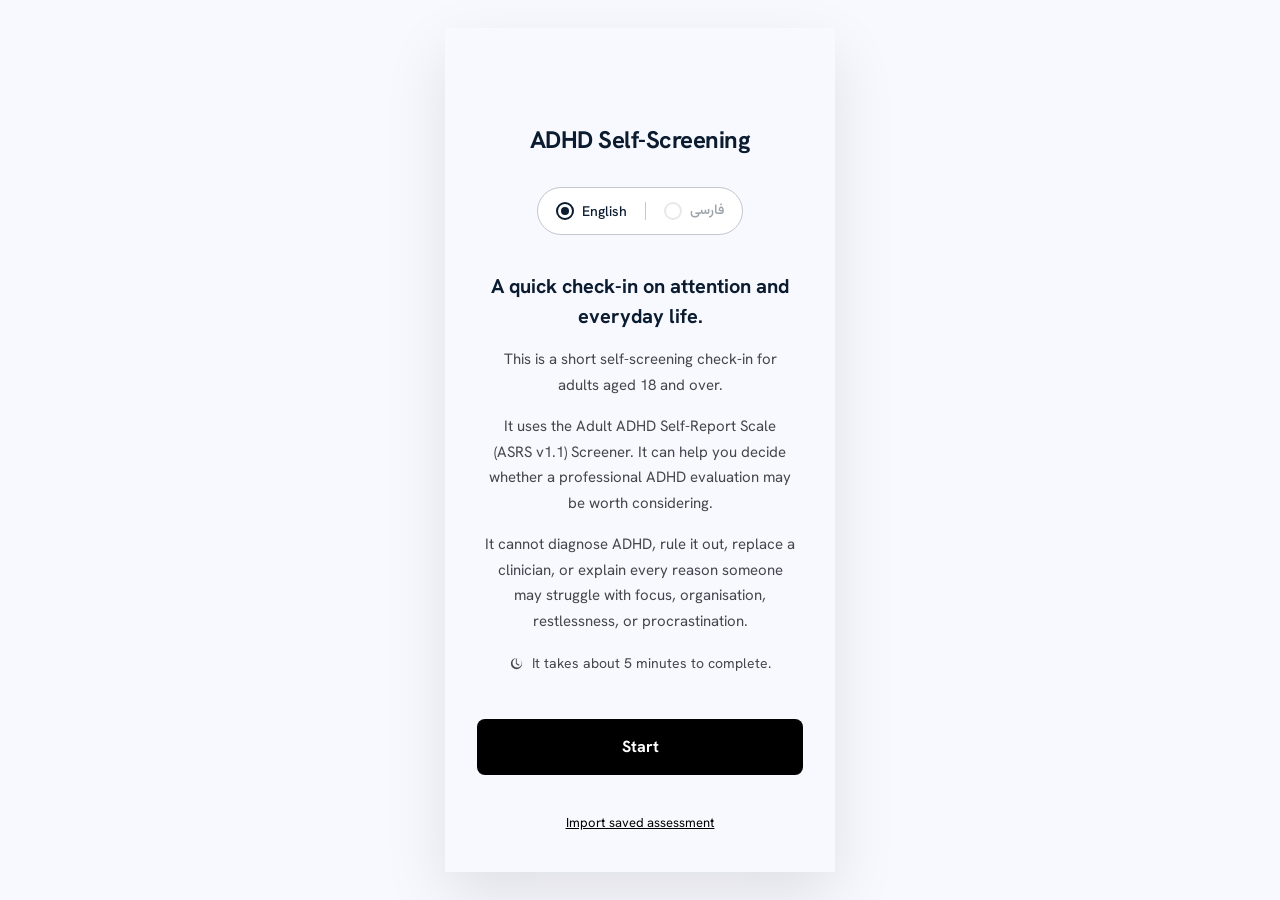
==== commit 78f8e096: "Add assessment session export and import" ====
--- a/stage2.html
+++ b/stage2.html
@@ -563,12 +563,14 @@
 function renderHeader() {
   const box = byId('header-slot'); if (!box) return;
   const gg = g();
-  box.innerHTML =
+     box.innerHTML =
     '<header class="hd-brand"><h1>' + esc(gg.brand || 'ADHD Self-Screening') + '</h1>' +
     '<div class="hd-actions">' +
       '<button type="button" id="header-overflow-btn" class="overflow" data-action="toggleHeaderMenu" aria-haspopup="true" aria-expanded="false" aria-label="' + esc(gg.moreLabel) + '">' + ellipsisSvg + '</button>' +
       '<div id="header-menu" class="header-menu" hidden>' +
         '<button type="button" class="header-menu-item" data-action="startNew">' + esc(gg.startNewLabel) + '</button>' +
+        '<button type="button" class="header-menu-item" data-action="exportSession">' + esc(gg.saveLabel) + '</button>' +
+        '<button type="button" class="header-menu-item" data-action="importSession">' + esc(gg.importLabel) + '</button>' +
       '</div></div></header>';
   closeHeaderMenu();
 }
@@ -677,12 +679,13 @@
         '<button type="button" class="primary danger" data-action="confirmReset">' + esc(gg.startOverBtn) + '</button>' +
       '</div></div>';
   }
-  return '<div class="resume-banner">' +
+   return '<div class="resume-banner">' +
     '<div class="resume-title">' + esc(gg.resumeConfirm) + '</div>' +
     '<div class="resume-body">' + esc(gg.resumeConfirmBody) + '</div>' +
     '<div class="resume-actions">' +
       '<button type="button" class="secondary soft" data-action="resumeStartOver">' + esc(gg.startOverBtn) + '</button>' +
       '<button type="button" class="primary" data-action="resumeContinue">' + esc(gg.continueBtn) + '</button>' +
+      '<button type="button" class="secondary soft" data-action="importSession">' + esc(gg.importLabel) + '</button>' +
     '</div></div>';
 }
 function renderMessages(atBottom) {
@@ -813,11 +816,14 @@
 }
 
 /* === Report result actions (print / share) === */
-function buildResultActions() {
+   function buildResultActions() {
   const t = t2().result || {};
   const shareSupported = typeof navigator !== 'undefined' && typeof navigator.share === 'function';
   let html = '<div class="result-actions">';
-  html += '<button type="button" class="result-action" data-action="printReport"><span class="ra-icon">download</span> ' + esc(t.printBtn) + '</button>';
+  html += '<button type="button" class="result-action" data-action="exportHumanReadable"><span class="ra-icon">download</span> ' + esc(t.exportLabel) + '</button>';
+  html += '<button type="button" class="result-action" data-action="exportSession"><span class="ra-icon">download</span> ' + esc(t.saveLabel) + '</button>';
+  html += '<button type="button" class="result-action" data-action="importSession"><span class="ra-icon">upload</span> ' + esc(t.importLabel) + '</button>';
+  html += '<button type="button" class="result-action" data-action="printReport"><span class="ra-icon">print</span> ' + esc(t.printLabel) + '</button>';
   if (shareSupported) {
     html += '<button type="button" class="result-action" data-action="shareReport"><span class="ra-icon">share</span> ' + esc(t.shareBtn) + '</button>';
   }
@@ -872,6 +878,130 @@
   setTimeout(function () {
     if (el.parentNode) el.parentNode.removeChild(el);
   }, 2000);
+}
+
+/* === Session export/import (Save & continue later) === */
+// Downloads the session as a versioned JSON blob. On import, the server validates
+// the format + version + language and restores the state. No secrets are exported.
+async function exportSession() {
+  if (!STATE.id) return;
+  try {
+    const blob = await api('/api/export/' + STATE.id);
+    if (blob.error) { showToast(t2().result.importErrorBody); return; }
+    const json = JSON.stringify(blob);
+    const filename = 'adhd-assessment-' + STATE.id + '.json';
+    downloadFile(json, filename, 'application/json');
+    showToast(t2().result.exportSuccessBody);
+  } catch (e) {
+    showToast(t2().result.importErrorBody);
+  }
+}
+
+// Downloads a human-readable text assessment (questions, answers, evidence, report).
+// No session IDs, no server URLs, no secrets — safe to share with a clinician.
+async function exportHumanReadable() {
+  if (!STATE.id) return;
+  try {
+    const res = await fetch('/api/export-human/' + STATE.id);
+    if (!res.ok) { showToast(t2().result.importErrorBody); return; }
+    const text = await res.text();
+    const filename = 'adhd-assessment-' + STATE.id + '.txt';
+    downloadFile(text, filename, 'text/plain');
+  } catch (e) {
+    showToast(t2().result.importErrorBody);
+  }
+}
+
+function downloadFile(content, filename, contentType) {
+  const blob = new Blob([content], { type: contentType });
+  const url = URL.createObjectURL(blob);
+  const a = document.createElement('a');
+  a.href = url;
+  a.download = filename;
+  document.body.appendChild(a);
+  a.click();
+  document.body.removeChild(a);
+  URL.revokeObjectURL(url);
+}
+
+function showToast(msg) {
+  const el = document.createElement('div');
+  el.textContent = msg;
+  el.style.cssText = 'position:fixed;bottom:24px;left:50%;translate:-50% 0;background:rgba(0,0,0,0.8);color:#fff;padding:8px 16px;border-radius:6px;font-size:13px;z-index:9999;max-width:280px;text-align:center;';
+  document.body.appendChild(el);
+  setTimeout(function () {
+    if (el.parentNode) el.parentNode.removeChild(el);
+  }, 3000);
+}
+
+  // Import a previously saved assessment JSON file.
+  // First attempt WITHOUT force — if the server returns 409 (session already exists),
+  // prompt the user for confirmation before overwriting. Cancel leaves the existing
+  // session completely untouched.
+  async function importSession() {
+  const t = t2().result || {};
+  const input = document.createElement('input');
+  input.type = 'file';
+  input.accept = '.json,application/json';
+  input.onchange = async function (e) {
+    const file = e.target.files && e.target.files[0];
+    if (!file) return;
+    if (file.size > 2000000) { showToast(t.fileTooLargeError); return; }
+    const text = await file.text();
+    let blob;
+    try { blob = JSON.parse(text); } catch (e2) {
+      showToast(t.importErrorBody);
+      return;
+    }
+    try {
+      // First attempt: no force flag. Server returns 409 if the session id already exists.
+      const res = await fetch('/api/import', {
+        method: 'POST',
+        headers: { 'Content-Type': 'application/json' },
+        body: JSON.stringify(blob),
+      });
+      if (res.status === 409) {
+        // An active session exists with the same id. Confirm before overwriting.
+        if (!confirm(t.importConfirmOverwrite)) {
+          showToast(t.cancelBtn);
+          return;
+        }
+        const retry = await fetch('/api/import?force=1', {
+          method: 'POST',
+          headers: { 'Content-Type': 'application/json' },
+          body: JSON.stringify(blob),
+        });
+        if (retry.ok) {
+          const data = await retry.json();
+          await handleImportSuccess(data, t);
+          return;
+        }
+        showToast(t.importErrorBody);
+        return;
+      }
+      if (!res.ok) { showToast(t.importErrorBody); return; }
+      const data = await res.json();
+      await handleImportSuccess(data, t);
+    } catch (e3) {
+      showToast(t.importErrorBody);
+    }
+  };
+  input.click();
+}
+
+async function handleImportSuccess(data, t) {
+  // Replace current session with imported one.
+  STATE.id = data.id;
+  STATE.lang = data.lang;
+  applyLang();
+  clearAllStorage();
+  localStorage.setItem(STORAGE_SESSION, STATE.id);
+  if (data.imported) {
+    await start();
+    showToast(t.importSuccessBody);
+  } else {
+    showToast(t.importErrorBody);
+  }
 }
 
 /* === Report (result page) === */
@@ -1260,6 +1390,9 @@
     if (act === 'backToStart') { window.location.href = '/'; return; }
     if (act === 'printReport') { printReport(); return; }
     if (act === 'shareReport') { shareReport(); return; }
+    if (act === 'exportSession') { exportSession(); return; }
+    if (act === 'exportHumanReadable') { exportHumanReadable(); return; }
+    if (act === 'importSession') { importSession(); return; }
     if (act === 'toggleHeaderMenu') { toggleHeaderMenu(); return; }
     if (act === 'resumeContinue') { resumeContinue(); return; }
     if (act === 'resumeStartOver') { resumeStartOver(); return; }
